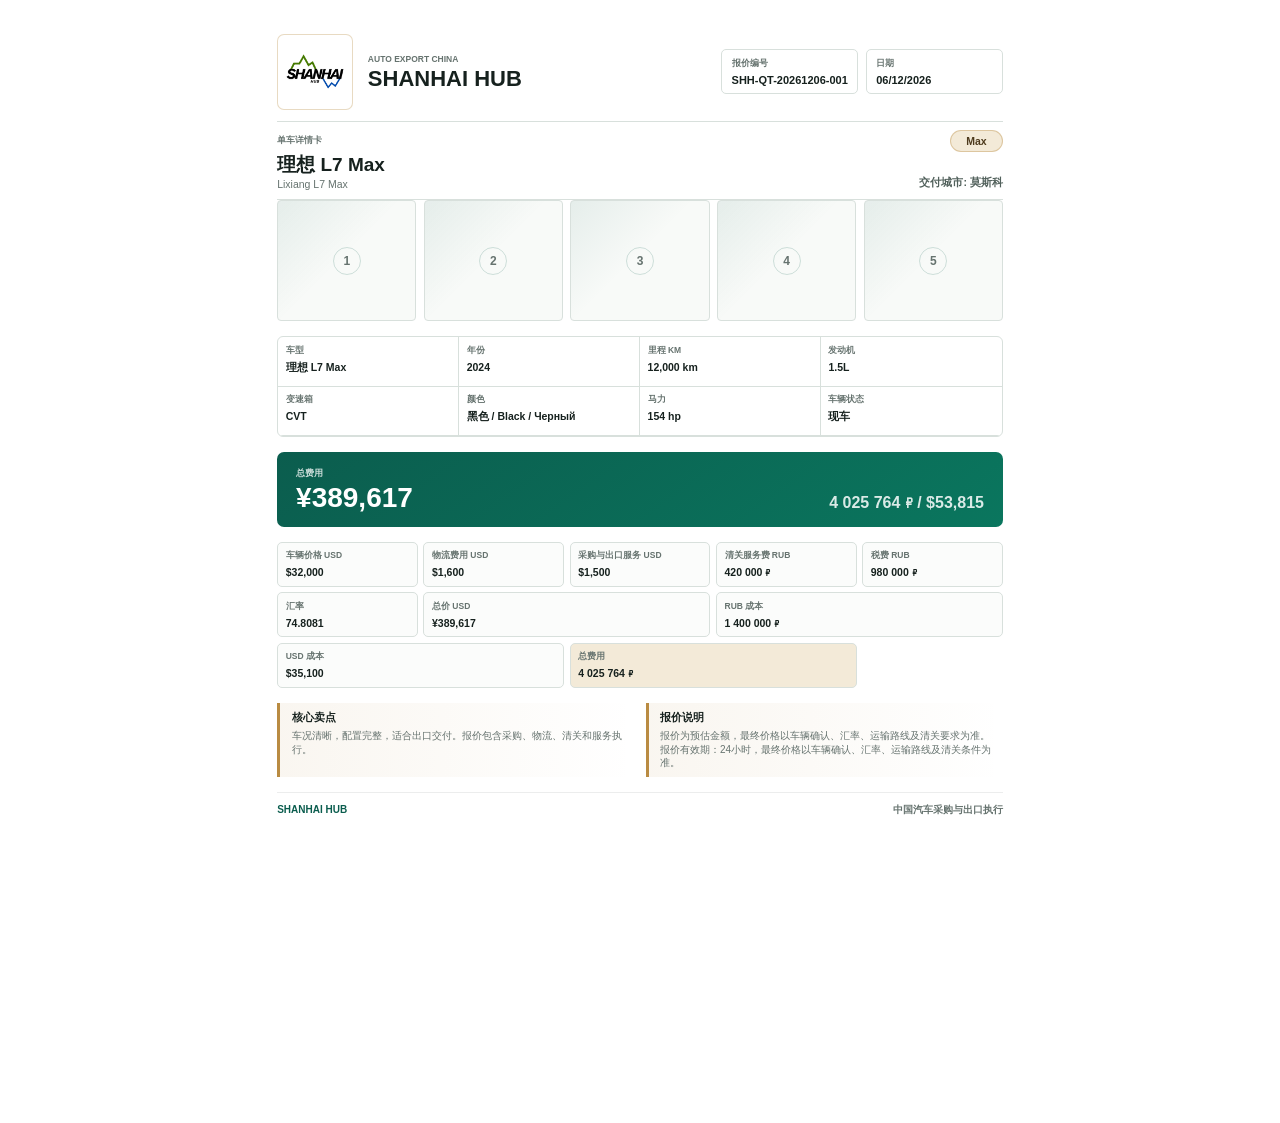
==== customer-quote-pdf.html @ 308b679b "Finalize quote system branding and live exchange rates" ====
﻿<!doctype html>
<html lang="zh-CN">
  <head>
    <meta charset="utf-8" />
    <meta name="viewport" content="width=device-width, initial-scale=1" />
    <title>SHANHAI HUB PDF Quotation</title>
    <link rel="stylesheet" href="styles.css" />
  </head>
  <body class="customer-print-page pdf-output-page">
    <main class="pdf-sheet">
      <section class="pdf-header">
        <div class="pdf-brand">
          <div class="logo-symbol pdf-logo">
            <img id="logoImage" class="logo-image" alt="SHANHAI HUB logo" hidden />
            <span class="logo-route"></span>
            <strong id="logoInitials">SH</strong>
          </div>
          <div>
            <span id="logoTagline">Auto Export China</span>
            <h1 id="logoName">SHANHAI HUB</h1>
          </div>
        </div>
        <div class="pdf-meta">
          <div>
            <span data-i18n="quoteRefLabel">鎶ヤ环缂栧彿</span>
            <strong id="quoteNumber">SHH-QT-000000-001</strong>
          </div>
          <div>
            <span data-i18n="dateLabel">鏃ユ湡</span>
            <strong id="quoteDate">--</strong>
          </div>
        </div>
      </section>

      <section class="pdf-title">
        <span data-i18n="singleVehicleTitle">鍗曡溅璇︽儏鍗</span>
        <h2 id="previewModelZh">理想 L7 Max</h2>
        <p id="previewModelRu">Lixiang L7 Max</p>
        <strong id="previewTrim">Max</strong>
        <p id="previewDestination">浜や粯鍩庡競: Moscow</p>
      </section>

      <section class="pdf-image-block">
        <div class="main-vehicle-image">
          <img id="mainVehicleImageImg" alt="Vehicle preview" hidden />
          <div class="image-placeholder" id="imagePlaceholder">
            <strong>SHANHAI HUB</strong>
            <span data-i18n="imagePlaceholderText">鏆傛棤杞﹁締鍥剧墖</span>
          </div>
        </div>
        <div class="quote-image-grid" id="quoteImageGrid" aria-label="Vehicle image gallery"></div>
        <div class="thumbnail-strip" id="thumbnailStrip" hidden></div>
      </section>

      <section class="pdf-spec-card">
        <div><span data-i18n="modelLabel">杞﹀瀷</span><strong id="specModel">理想 L7 Max</strong></div>
        <div><span data-i18n="yearLabel">骞翠唤</span><strong id="specYear">2024</strong></div>
        <div><span data-i18n="mileageLabel">閲岀▼ km</span><strong id="specMileage">12,000 km</strong></div>
        <div><span data-i18n="engineLabel">鍙戝姩鏈</span><strong id="specEngine">1.5L</strong></div>
        <div><span data-i18n="transmissionLabel">鍙橀€熺</span><strong id="specTransmission">CVT</strong></div>
        <div><span data-i18n="colorLabel">棰滆壊</span><strong id="specColor">Black</strong></div>
        <div><span data-i18n="horsepowerLabel">椹姏</span><strong id="specHorsepower">154 hp</strong></div>
        <div><span data-i18n="statusLabel">杞﹁締鐘舵€</span><strong id="specStatus">Available</strong></div>
      </section>

      <section class="pdf-total">
        <span data-i18n="grandTotalLabel">鎬昏垂鐢</span>
        <strong id="totalRub">0 RUB</strong>
        <em id="totalUsdHero">0 USD</em>
      </section>

      <section class="pdf-price-grid">
        <div><span data-i18n="carPriceLabel">杞﹁締浠锋牸 USD</span><strong id="priceCar">0 USD</strong></div>
        <div><span data-i18n="freightLabel">鐗╂祦璐圭敤 USD</span><strong id="priceFreight">0 USD</strong></div>
        <div><span data-i18n="clientProfitLabel">采购与出口服务 USD</span><strong id="priceProfit">0 USD</strong></div>
        <div><span data-i18n="clearanceLabel">娓呭叧璐圭敤 RUB</span><strong id="priceClearance">0 RUB</strong></div>
        <div><span data-i18n="customsDutyLabel">Customs duty RUB</span><strong id="priceCustomsDuty">0 RUB</strong></div>
        <div><span data-i18n="recyclingFeeLabel">Utilization fee RUB</span><strong id="priceRecyclingFee">0 RUB</strong></div>
        <div><span data-i18n="taxLabel">绋庤垂 RUB</span><strong id="priceTax">0 RUB</strong></div>
        <div><span data-i18n="estimatedTaxTotalLabel">Estimated tax total RUB</span><strong id="priceEstimatedTaxTotal">0 RUB</strong></div>
        <div><span data-i18n="rateLabel">姹囩巼</span><strong id="ratePreview">74.8081</strong></div>
        <div class="wide"><span data-i18n="totalUsdLabel">鎬讳环 USD</span><strong id="totalUsd">0 USD</strong></div>
        <div class="wide"><span data-i18n="rubCostsLabel">RUB 鎴愭湰</span><strong id="rubSubtotal">0 RUB</strong></div>
        <div class="wide"><span data-i18n="usdCostsLabel">USD 鎴愭湰</span><strong id="usdSubtotal">0 USD</strong></div>
        <div class="wide strong"><span data-i18n="grandTotalLabel">鎬昏垂鐢</span><strong id="priceGrandTotal">0 RUB</strong></div>
        <div class="wide strong"><span data-i18n="finalLandedCostLabel">Final landed cost RUB</span><strong id="priceFinalLandedCost">0 RUB</strong></div>
      </section>

      <section class="pdf-note">
        <div>
          <strong data-i18n="sellingPointsTitle">鏍稿績鍗栫偣</strong>
          <p id="sellingPointsText">杞﹀喌娓呮櫚锛岄厤缃畬鏁达紝閫傚悎鍑哄彛浜や粯銆傛姤浠峰寘鍚噰璐€佺墿娴併€佹竻鍏冲拰鏈嶅姟鎵ц銆</p>
        </div>
        <div>
          <strong data-i18n="noteTitle">鎶ヤ环璇存槑</strong>
          <p id="noteText">鎶ヤ环涓洪浼伴噾棰濓紝鏈€缁堜环鏍间互杞﹁締纭銆佹眹鐜囥€佽繍杈撹矾绾垮強娓呭叧瑕佹眰涓哄噯銆</p>
          <p id="validityText">报价有效期：24小时，最终价格以车辆确认、汇率、运输路线及清关条件为准。</p>
        </div>
      </section>

      <footer class="pdf-footer">
        <span>SHANHAI HUB</span>
        <strong data-i18n="footerText">涓浗姹借溅閲囪喘涓庡嚭鍙ｆ墽琛</strong>
      </footer>
    </main>

    <div class="pdf-data-fields" aria-hidden="true">
      <input id="model" value="Lixiang L7 Max" />
      <input id="modelZh" value="理想 L7 Max" />
      <input id="modelRu" value="Lixiang L7 Max" />
      <input id="trim" value="Max" />
      <input id="year" value="2024" />
      <input id="mileage" value="12000" />
      <input id="color" value="黑色 / Black / Черный" />
      <input id="engine" value="1.5L" />
      <input id="transmission" value="CVT" />
      <input id="horsepower" value="154 hp" />
      <select id="status"></select>
      <select id="destination">
        <option value="Moscow">Moscow / 莫斯科 / Москва</option>
        <option value="Almaty">Almaty / 阿拉木图 / Алматы</option>
        <option value="Minsk">Minsk / 明斯克 / Минск</option>
      </select>
      <input id="carPriceUsd" value="32000" />
      <input id="freightUsd" value="2600" />
      <input id="clearanceRub" value="420000" />
      <input id="taxRub" value="980000" />
      <select id="taxMode"><option value="manual">manual</option><option value="ruPersonalUse">ruPersonalUse</option></select>
      <input id="vehicleAgeYears" value="2" />
      <input id="engineDisplacementCc" value="1500" />
      <select id="personalUse"><option value="yes">yes</option><option value="no">no</option></select>
      <input id="customsDutyRub" value="0" />
      <input id="recyclingFeeRub" value="0" />
      <input id="estimatedTaxTotalRub" value="0" />
      <input id="finalLandedCostRub" value="0" />
      <input id="profitUsd" value="1500" />
      <input id="exchangeRate" value="74.8081" />
      <input id="sourcePageUrl" value="" />
      <input class="vehicle-image-url" data-image-index="0" />
      <input class="vehicle-image-url" data-image-index="1" />
      <input class="vehicle-image-url" data-image-index="2" />
      <input class="vehicle-image-url" data-image-index="3" />
      <input class="vehicle-image-url" data-image-index="4" />
    </div>

    <span id="miniLogoText" hidden>SH</span>
    <script src="app.js"></script>
  </body>
</html>
---- styles.css ----
:root {
  --ink: #16211e;
  --muted: #66736f;
  --line: #d8e0dc;
  --paper: #f6f3ed;
  --panel: #ffffff;
  --accent: #0b5d4e;
  --accent-dark: #062f2a;
  --accent-mid: #0f7561;
  --gold: #b98b42;
  --gold-soft: #f3ead8;
  --soft: #eef4f1;
  --shadow: 0 24px 70px rgba(17, 28, 25, 0.12);
}

* {
  box-sizing: border-box;
}

body {
  margin: 0;
  color: var(--ink);
  background:
    linear-gradient(180deg, rgba(6, 47, 42, 0.1), transparent 340px),
    var(--paper);
  font-family:
    Inter, "Segoe UI", "Microsoft YaHei", "PingFang SC", Arial, sans-serif;
}

.page-shell {
  width: min(1200px, calc(100% - 36px));
  margin: 0 auto;
  padding: 30px 0 44px;
}

.brand-header {
  display: flex;
  align-items: flex-start;
  justify-content: space-between;
  gap: 30px;
  padding: 8px 0 28px;
}

.brand-identity {
  display: flex;
  align-items: flex-start;
  gap: 22px;
}

.logo-lockup {
  display: grid;
  gap: 11px;
  width: 158px;
  flex: 0 0 auto;
  border: 1px solid rgba(185, 139, 66, 0.42);
  border-radius: 8px;
  padding: 12px;
  background: rgba(255, 255, 255, 0.78);
  box-shadow: 0 16px 40px rgba(17, 28, 25, 0.09);
}

.logo-symbol {
  position: relative;
  display: grid;
  min-height: 74px;
  place-items: center;
  overflow: hidden;
  border-radius: 7px;
  background:
    linear-gradient(135deg, rgba(185, 139, 66, 0.42), transparent 36%),
    linear-gradient(145deg, var(--accent-dark), var(--accent-mid));
  color: #fff;
}

.logo-symbol strong {
  position: relative;
  z-index: 1;
  font-size: 30px;
  letter-spacing: 0;
}

.logo-image {
  position: relative;
  z-index: 2;
  width: 100%;
  height: 100%;
  object-fit: contain;
  padding: 10px;
}

.logo-symbol.has-logo-image {
  background: #fff;
  border: 1px solid rgba(185, 139, 66, 0.32);
}

.logo-symbol.has-logo-image .logo-image {
  padding: 6px;
}

.logo-symbol.has-logo-image .logo-route {
  display: none;
}

.logo-route {
  position: absolute;
  width: 106px;
  height: 42px;
  border: 2px solid rgba(255, 255, 255, 0.34);
  border-left: 0;
  border-bottom: 0;
  transform: rotate(-18deg);
}

.logo-route::after {
  content: "";
  position: absolute;
  right: -4px;
  top: -4px;
  width: 8px;
  height: 8px;
  border-radius: 50%;
  background: var(--gold);
}

.logo-text strong,
.logo-text span {
  display: block;
}

.logo-text strong {
  font-size: 15px;
  line-height: 1.1;
}

.logo-text span {
  margin-top: 4px;
  color: var(--muted);
  font-size: 11px;
  font-weight: 800;
  text-transform: uppercase;
}

.brand-copy-block {
  padding-top: 2px;
}

.eyebrow {
  margin: 0 0 8px;
  color: var(--accent);
  font-size: 13px;
  font-weight: 850;
}

h1,
h2,
h3,
p {
  margin-top: 0;
}

h1 {
  margin-bottom: 12px;
  font-size: clamp(40px, 6vw, 74px);
  line-height: 0.94;
  letter-spacing: 0;
}

.brand-subtitle {
  margin-bottom: 4px;
  color: #39443f;
  font-size: 18px;
  line-height: 1.35;
  font-weight: 650;
}

.header-card {
  width: min(380px, 100%);
  border: 1px solid rgba(185, 139, 66, 0.34);
  border-left: 5px solid var(--gold);
  border-radius: 8px;
  padding: 18px 20px;
  background: rgba(255, 255, 255, 0.82);
  box-shadow: 0 16px 48px rgba(17, 28, 25, 0.08);
}

.language-switcher {
  display: inline-flex;
  gap: 4px;
  margin-bottom: 14px;
  border: 1px solid var(--line);
  border-radius: 6px;
  padding: 3px;
  background: #fff;
}

.language-button {
  min-height: 28px;
  border: 0;
  border-radius: 4px;
  background: transparent;
  color: var(--muted);
  cursor: pointer;
  font: inherit;
  font-size: 12px;
  font-weight: 850;
  padding: 5px 9px;
}

.language-button.active {
  background: var(--accent);
  color: #fff;
}

.quote-actions {
  margin-top: 16px;
}

.action-button {
  width: 100%;
  min-height: 42px;
  border: 0;
  border-radius: 6px;
  background: var(--accent);
  color: #fff;
  cursor: pointer;
  font: inherit;
  font-size: 13px;
  font-weight: 850;
  padding: 10px 14px;
}

.action-button:hover {
  background: var(--accent-dark);
}

.header-card span,
.quote-meta span,
.total-box span,
.summary-grid span,
.contact-grid span,
.contact-name span,
.summary-label {
  display: block;
  color: var(--muted);
  font-size: 11px;
  font-weight: 850;
  letter-spacing: 0;
  text-transform: uppercase;
}

.header-card strong {
  display: block;
  margin-top: 8px;
  font-size: 18px;
  line-height: 1.35;
}

.header-card p {
  margin: 8px 0 0;
  color: var(--muted);
  font-size: 14px;
  line-height: 1.45;
}

.workspace {
  display: grid;
  grid-template-columns: minmax(0, 1.25fr) minmax(380px, 0.75fr);
  gap: 28px;
  align-items: start;
}

.calculator-panel,
.quote-card {
  border: 1px solid rgba(23, 32, 29, 0.09);
  border-radius: 8px;
  background: rgba(255, 255, 255, 0.96);
  box-shadow: var(--shadow);
}

.calculator-panel {
  padding: 31px;
}

.section-title {
  display: flex;
  align-items: flex-start;
  gap: 13px;
  margin: 4px 0 20px;
}

.section-title + .form-grid {
  margin-bottom: 30px;
}

.section-title span {
  display: grid;
  width: 34px;
  height: 34px;
  place-items: center;
  flex: 0 0 auto;
  border-radius: 50%;
  background: var(--accent);
  color: #fff;
  font-size: 13px;
  font-weight: 850;
}

.section-title h2 {
  margin: 0 0 4px;
  font-size: 18px;
}

.section-title p {
  margin: 0;
  color: var(--muted);
  font-size: 13px;
  line-height: 1.5;
}

.form-grid {
  display: grid;
  grid-template-columns: repeat(2, minmax(0, 1fr));
  gap: 18px;
}

.image-editor {
  display: grid;
  gap: 16px;
  margin-bottom: 30px;
}

.image-input-grid {
  display: grid;
  grid-template-columns: minmax(0, 1.25fr) minmax(180px, 0.75fr);
  gap: 14px 18px;
}

.wide-field {
  grid-column: 1 / -1;
}

.auto-model-preview {
  display: grid;
  grid-template-columns: repeat(4, minmax(0, 1fr));
  gap: 10px 14px;
  margin: -12px 0 30px;
  padding: 14px;
  border: 1px solid rgba(8, 108, 88, 0.16);
  border-left: 3px solid var(--accent);
  border-radius: 7px;
  background: linear-gradient(90deg, rgba(8, 108, 88, 0.06), rgba(255, 255, 255, 0.8));
}

.auto-model-preview > strong,
.auto-model-preview > p {
  grid-column: 1 / -1;
}

.auto-model-preview > strong {
  font-size: 13px;
}

.auto-model-preview div {
  display: grid;
  gap: 4px;
}

.auto-model-preview span {
  color: var(--muted);
  font-size: 11px;
  font-weight: 850;
}

.auto-model-preview b {
  font-size: 13px;
}

.auto-model-preview p {
  margin: 0;
  color: var(--muted);
  font-size: 12px;
}

.auto-model-fields {
  display: grid;
  grid-template-columns: repeat(2, minmax(0, 1fr));
  gap: 14px 18px;
  margin: -16px 0 30px;
}

.auto-model-fields[hidden] {
  display: none;
}

label {
  display: grid;
  gap: 8px;
  color: #2f3c37;
  font-size: 13px;
  font-weight: 800;
}

input,
select {
  width: 100%;
  min-height: 47px;
  border: 1px solid var(--line);
  border-radius: 6px;
  background: #fff;
  color: var(--ink);
  font: inherit;
  font-size: 15px;
  font-weight: 650;
  padding: 10px 12px;
  outline: none;
}

input[type="file"] {
  padding: 9px 10px;
}

button {
  font-family: inherit;
}

input:focus,
select:focus {
  border-color: var(--accent);
  box-shadow: 0 0 0 3px rgba(13, 95, 77, 0.13);
}

.quote-card {
  position: sticky;
  top: 22px;
  overflow: hidden;
}

.quote-letterhead {
  display: flex;
  align-items: center;
  gap: 14px;
  padding: 24px 26px 17px;
  background:
    linear-gradient(135deg, rgba(185, 139, 66, 0.18), transparent 42%),
    var(--accent-dark);
  color: #fff;
}

.mini-logo {
  display: grid;
  width: 48px;
  height: 48px;
  place-items: center;
  flex: 0 0 auto;
  border: 1px solid rgba(185, 139, 66, 0.7);
  border-radius: 7px;
  background: rgba(255, 255, 255, 0.08);
  color: #fff;
  font-weight: 900;
}

.mini-logo span {
  font-size: 16px;
}

.quote-letterhead strong {
  display: block;
  font-size: 20px;
  line-height: 1.1;
}

.quote-letterhead span {
  display: block;
  margin-top: 4px;
  color: rgba(255, 255, 255, 0.74);
  font-size: 13px;
}

.quote-meta {
  display: grid;
  grid-template-columns: 1fr 1fr;
  gap: 1px;
  background: rgba(255, 255, 255, 0.2);
}

.quote-meta div {
  padding: 13px 26px;
  background: #0d4b40;
  color: #fff;
}

.quote-meta span {
  color: rgba(255, 255, 255, 0.68);
}

.quote-meta strong {
  display: block;
  margin-top: 4px;
  font-size: 14px;
}

.vehicle-summary {
  padding: 24px 26px 17px;
  text-align: center;
}

.vehicle-summary h2 {
  margin: 8px 0 8px;
  font-size: 30px;
  line-height: 1.15;
}

.vehicle-summary p {
  margin-bottom: 6px;
  color: var(--muted);
  line-height: 1.5;
}

.vehicle-summary strong {
  display: inline-block;
  margin: 2px 0 8px;
  border: 1px solid rgba(185, 139, 66, 0.38);
  border-radius: 999px;
  padding: 5px 12px;
  background: var(--gold-soft);
  color: #4d3a1d;
  font-size: 13px;
}

.spec-card {
  margin: 0 26px 18px;
  border: 1px solid var(--line);
  border-radius: 8px;
  overflow: hidden;
  background: #fff;
}

.spec-grid {
  display: grid;
  grid-template-columns: repeat(2, minmax(0, 1fr));
}

.spec-grid div {
  display: grid;
  gap: 5px;
  min-height: 68px;
  border-right: 1px solid var(--line);
  border-bottom: 1px solid var(--line);
  padding: 12px 14px;
}

.spec-grid div:nth-child(2n) {
  border-right: 0;
}

.spec-grid span,
.price-row span,
.selling-points strong,
.price-structure > strong {
  color: var(--muted);
  font-size: 11px;
  font-weight: 850;
  text-transform: uppercase;
}

.spec-grid strong {
  color: var(--ink);
  font-size: 14px;
  line-height: 1.25;
}

.vehicle-image-card {
  margin: 0 26px 18px;
}

.quote-card .vehicle-image-card .main-vehicle-image {
  display: none;
}

.main-vehicle-image {
  display: grid;
  min-height: 220px;
  place-items: center;
  overflow: hidden;
  border: 1px solid var(--line);
  border-radius: 8px;
  background:
    linear-gradient(135deg, rgba(11, 93, 78, 0.08), transparent 42%),
    #f8faf8;
}

.main-vehicle-image img {
  width: 100%;
  height: 100%;
  max-height: 290px;
  object-fit: cover;
}

.image-placeholder {
  display: grid;
  gap: 6px;
  place-items: center;
  color: var(--muted);
  text-align: center;
}

.image-placeholder strong {
  color: var(--accent);
  font-size: 13px;
  letter-spacing: 0;
}

.image-placeholder span {
  font-size: 13px;
}

.thumbnail-strip {
  display: grid;
  grid-template-columns: repeat(4, minmax(0, 1fr));
  gap: 8px;
  margin-top: 9px;
}

.thumbnail-button {
  height: 62px;
  overflow: hidden;
  border: 1px solid var(--line);
  border-radius: 6px;
  background: #fff;
  cursor: pointer;
  padding: 0;
}

.thumbnail-button.active {
  border-color: var(--gold);
  box-shadow: 0 0 0 2px rgba(185, 139, 66, 0.18);
}

.thumbnail-button img {
  width: 100%;
  height: 100%;
  object-fit: cover;
}

.quote-image-grid {
  display: grid;
  grid-template-columns: repeat(5, minmax(0, 1fr));
  gap: 7px;
}

.quote-image-slot {
  display: grid;
  aspect-ratio: 4 / 3;
  min-height: 118px;
  place-items: center;
  overflow: hidden;
  border: 1px solid var(--line);
  border-radius: 7px;
  background:
    linear-gradient(135deg, rgba(11, 93, 78, 0.08), transparent 48%),
    #f8faf8;
}

.quote-image-slot img {
  width: 100%;
  height: 100%;
  object-fit: cover;
}

.quote-image-slot.empty span {
  display: grid;
  width: 28px;
  height: 28px;
  place-items: center;
  border: 1px solid rgba(11, 93, 78, 0.18);
  border-radius: 999px;
  color: var(--muted);
  font-size: 12px;
  font-weight: 850;
}

.selling-points {
  margin: 0 26px 18px;
  border-left: 3px solid var(--accent);
  padding: 12px 0 12px 14px;
  background: linear-gradient(90deg, rgba(11, 93, 78, 0.08), transparent);
}

.selling-points strong {
  display: block;
  margin-bottom: 7px;
}

.selling-points p {
  margin-bottom: 0;
  color: #39443f;
  font-size: 13px;
  line-height: 1.55;
}

.total-box {
  margin: 0 26px 16px;
  border-radius: 8px;
  padding: 20px;
  background: linear-gradient(145deg, var(--accent), #0a765e);
  color: #fff;
}

.currency-switch {
  float: right;
  width: auto;
  min-height: 31px;
  margin-top: -3px;
  border-color: rgba(255, 255, 255, 0.45);
  background: rgba(255, 255, 255, 0.12);
  color: #fff;
  font-size: 12px;
  padding: 4px 8px;
}

.currency-switch option {
  color: var(--ink);
}

.customer-print-page .currency-switch {
  display: none;
}

.total-box span {
  color: rgba(255, 255, 255, 0.78);
}

.total-box strong {
  display: block;
  margin-top: 7px;
  font-size: 34px;
  line-height: 1.12;
}

.total-box em {
  display: block;
  margin-top: 6px;
  color: rgba(255, 255, 255, 0.84);
  font-size: 18px;
  font-style: normal;
  font-weight: 850;
}

.price-structure {
  margin: 0 26px 18px;
  border: 1px solid var(--line);
  border-radius: 8px;
  padding: 14px;
  background: #fff;
}

.price-structure > strong {
  display: block;
  margin-bottom: 10px;
}

.price-row {
  display: flex;
  align-items: center;
  justify-content: space-between;
  gap: 14px;
  border-top: 1px solid var(--line);
  padding: 10px 0;
}

.price-row.total {
  margin-top: 2px;
  border-top: 2px solid rgba(11, 93, 78, 0.22);
}

.price-row b {
  color: var(--ink);
  font-size: 14px;
  text-align: right;
}

.summary-grid {
  display: grid;
  grid-template-columns: repeat(2, minmax(0, 1fr));
  gap: 10px;
  margin: 0 26px 18px;
}

.summary-grid div {
  min-height: 74px;
  border: 1px solid var(--line);
  border-radius: 8px;
  padding: 13px;
  background: #fbfcfb;
}

.summary-grid strong {
  display: block;
  margin-top: 7px;
  font-size: 16px;
  line-height: 1.25;
}

.quote-note {
  margin: 0 26px 20px;
  border-left: 3px solid var(--gold);
  padding: 12px 0 12px 14px;
  background: linear-gradient(90deg, rgba(185, 139, 66, 0.08), transparent);
}

.quote-note strong {
  display: block;
  margin-bottom: 6px;
  font-size: 14px;
}

.quote-note p {
  margin-bottom: 4px;
  color: var(--muted);
  font-size: 12.5px;
  line-height: 1.48;
}

.quote-note p:last-child {
  margin-bottom: 0;
}

.contact-section {
  display: grid;
  grid-template-columns: 122px 1fr;
  gap: 22px;
  align-items: start;
  margin: 0;
  border-top: 1px solid rgba(185, 139, 66, 0.3);
  padding: 22px 26px 24px;
  background: var(--gold-soft);
}

.contact-name {
  border-right: 1px solid rgba(185, 139, 66, 0.34);
  padding-right: 18px;
}

.contact-section h3 {
  margin: 6px 0 0;
  font-size: 24px;
  line-height: 1.1;
}

.contact-grid {
  display: grid;
  grid-template-columns: 92px 1fr;
  gap: 10px 16px;
  align-items: baseline;
}

.contact-grid strong {
  color: #26332f;
  font-size: 14px;
  overflow-wrap: anywhere;
}

.quote-footer {
  display: flex;
  align-items: center;
  justify-content: space-between;
  gap: 14px;
  border-top: 1px solid rgba(23, 32, 29, 0.08);
  padding: 13px 26px 15px;
  background: #fff;
}

.quote-footer span {
  color: var(--accent);
  font-size: 11px;
  font-weight: 900;
}

.quote-footer strong {
  color: var(--muted);
  font-size: 12px;
  font-weight: 750;
  text-align: right;
}

.customer-print-page .page-shell {
  max-width: 1040px;
  padding-top: 26px;
}

.customer-print-page .calculator-panel {
  display: none;
}

.customer-print-page .workspace {
  display: block;
}

.customer-print-page .quote-card {
  position: static;
  max-width: 860px;
  margin: 0 auto;
  overflow: visible;
}

.customer-print-page .header-card {
  width: min(360px, 100%);
}

.customer-print-page .thumbnail-strip {
  display: none;
}

.customer-print-page .vehicle-image-card .main-vehicle-image {
  display: none;
}

.customer-print-page .quote-image-grid {
  display: grid;
}

.customer-print-page .quote-image-slot {
  min-height: 132px;
}

.customer-print-page .brand-header {
  align-items: center;
  border-bottom: 1px solid rgba(23, 32, 29, 0.1);
  margin-bottom: 14px;
  padding-bottom: 14px;
}

.customer-print-page .header-card {
  box-shadow: none;
  border-color: rgba(23, 32, 29, 0.08);
  border-left-color: rgba(185, 139, 66, 0.45);
  background: rgba(255, 255, 255, 0.58);
}

.customer-print-page .header-card span,
.customer-print-page .header-card p {
  color: rgba(102, 115, 111, 0.72);
}

.customer-print-page .header-card strong {
  color: #39443f;
  font-size: 15px;
}

.customer-print-page .language-switcher {
  display: none;
}

.customer-print-page .action-button {
  min-height: 38px;
  background: transparent;
  border: 1px solid var(--accent);
  color: var(--accent);
}

.customer-print-page .action-button:hover {
  background: var(--accent);
  color: #fff;
}

.pdf-output-page {
  background: #fff;
}

.pdf-output-page .pdf-data-fields {
  display: none;
}

.pdf-sheet {
  width: 210mm;
  min-height: 297mm;
  margin: 0 auto;
  padding: 9mm;
  background: #fff;
  color: var(--ink);
}

.pdf-header {
  display: flex;
  align-items: center;
  justify-content: space-between;
  gap: 12mm;
  border-bottom: 1px solid var(--line);
  padding-bottom: 3mm;
}

.pdf-brand {
  display: flex;
  align-items: center;
  gap: 4mm;
}

.pdf-logo {
  width: 20mm;
  min-height: 20mm;
}

.pdf-brand span,
.pdf-meta span,
.pdf-title span,
.pdf-spec-card span,
.pdf-price-grid span,
.pdf-contact span {
  display: block;
  color: var(--muted);
  font-size: 8.5px;
  font-weight: 850;
  text-transform: uppercase;
}

.pdf-brand h1 {
  margin: 1mm 0 0;
  font-size: 22px;
  line-height: 1;
}

.pdf-meta {
  display: grid;
  grid-template-columns: 1fr 1fr;
  gap: 2mm;
  min-width: 70mm;
}

.pdf-meta div {
  border: 1px solid var(--line);
  border-radius: 5px;
  padding: 2mm 2.5mm;
}

.pdf-meta strong {
  display: block;
  margin-top: 1mm;
  font-size: 11px;
}

.pdf-title {
  display: grid;
  grid-template-columns: minmax(0, 1fr) auto;
  align-items: center;
  gap: 0.8mm 7mm;
  border-bottom: 1px solid var(--line);
  padding: 2.2mm 0 2.4mm;
  text-align: left;
}

.pdf-title span {
  grid-column: 1;
}

.pdf-title h2 {
  grid-column: 1;
  margin: 0;
  font-size: 19px;
  line-height: 1.08;
}

.pdf-title p {
  margin: 0;
  color: var(--muted);
  font-size: 10.5px;
}

.pdf-title p:first-of-type {
  grid-column: 1;
}

.pdf-title p:last-of-type {
  grid-column: 2;
  grid-row: 2 / span 2;
  align-self: end;
  color: #52615c;
  font-weight: 750;
  text-align: right;
  white-space: nowrap;
}

.pdf-title > strong {
  grid-column: 2;
  grid-row: 1;
  justify-self: end;
  display: inline-block;
  border: 1px solid rgba(185, 139, 66, 0.38);
  border-radius: 999px;
  padding: 1mm 4mm;
  background: var(--gold-soft);
  color: #4d3a1d;
  font-size: 10.5px;
}

.pdf-image-block {
  margin-bottom: 4mm;
}

.pdf-image-block .main-vehicle-image {
  min-height: 48mm;
  max-height: 54mm;
}

.pdf-image-block .main-vehicle-image img {
  max-height: 54mm;
}

.pdf-output-page .pdf-image-block .main-vehicle-image {
  display: none;
}

.pdf-output-page .quote-image-grid {
  display: grid;
  grid-template-columns: repeat(5, minmax(0, 1fr));
  gap: 2mm;
}

.pdf-output-page .quote-image-slot {
  aspect-ratio: auto;
  height: 32mm;
  min-height: 32mm;
  border-radius: 4px;
}

.pdf-output-page .quote-image-slot img {
  height: 32mm;
}

.pdf-spec-card {
  display: grid;
  grid-template-columns: repeat(4, minmax(0, 1fr));
  overflow: hidden;
  border: 1px solid var(--line);
  border-radius: 6px;
  margin-bottom: 4mm;
}

.pdf-spec-card div {
  min-height: 13mm;
  border-right: 1px solid var(--line);
  border-bottom: 1px solid var(--line);
  padding: 2mm;
}

.pdf-spec-card div:nth-child(4n) {
  border-right: 0;
}

.pdf-spec-card strong {
  display: block;
  margin-top: 1mm;
  font-size: 10.5px;
  line-height: 1.2;
}

.pdf-total {
  display: grid;
  grid-template-columns: 1fr auto;
  gap: 1mm 8mm;
  border-radius: 7px;
  margin-bottom: 4mm;
  padding: 4mm 5mm;
  background: linear-gradient(145deg, var(--accent), #0a765e);
  color: #fff;
}

.pdf-total span {
  grid-column: 1 / -1;
  color: rgba(255, 255, 255, 0.78);
  font-size: 9px;
  font-weight: 850;
  text-transform: uppercase;
}

.pdf-total strong {
  font-size: 28px;
  line-height: 1;
}

.pdf-total em {
  align-self: end;
  color: rgba(255, 255, 255, 0.85);
  font-size: 16px;
  font-style: normal;
  font-weight: 850;
}

.pdf-price-grid {
  display: grid;
  grid-template-columns: repeat(5, minmax(0, 1fr));
  gap: 1.5mm;
  margin-bottom: 4mm;
}

.pdf-price-grid div {
  border: 1px solid var(--line);
  border-radius: 5px;
  padding: 2mm;
  background: #fbfcfb;
}

.pdf-price-grid .wide {
  grid-column: span 2;
}

.pdf-price-grid .strong {
  background: var(--gold-soft);
}

.pdf-price-grid strong {
  display: block;
  margin-top: 1mm;
  font-size: 10.5px;
}

.pdf-note {
  display: grid;
  grid-template-columns: 1fr 1fr;
  gap: 3mm;
  margin-bottom: 4mm;
}

.pdf-note div {
  border-left: 3px solid var(--gold);
  padding: 2mm 0 2mm 3mm;
  background: linear-gradient(90deg, rgba(185, 139, 66, 0.08), transparent);
}

.pdf-note strong {
  display: block;
  margin-bottom: 1mm;
  font-size: 11px;
}

.pdf-note p {
  margin: 0;
  color: var(--muted);
  font-size: 10px;
  line-height: 1.35;
}

.pdf-contact {
  display: grid;
  grid-template-columns: 32mm repeat(3, 1fr);
  gap: 2mm;
  border-top: 1px solid rgba(185, 139, 66, 0.3);
  padding: 3mm 0;
}

.pdf-contact div {
  border-right: 1px solid rgba(185, 139, 66, 0.24);
  padding-right: 2mm;
}

.pdf-contact div:last-child {
  border-right: 0;
}

.pdf-contact strong {
  display: block;
  margin-top: 1mm;
  font-size: 11px;
}

.pdf-footer {
  display: flex;
  align-items: center;
  justify-content: space-between;
  border-top: 1px solid rgba(23, 32, 29, 0.08);
  padding-top: 2.5mm;
}

.pdf-footer span {
  color: var(--accent);
  font-size: 10px;
  font-weight: 900;
}

.pdf-footer strong {
  color: var(--muted);
  font-size: 10px;
}

.customer-print-page .quote-letterhead {
  border-radius: 8px 8px 0 0;
}

.customer-print-page .quote-meta {
  border-bottom: 1px solid rgba(255, 255, 255, 0.18);
}

.customer-print-page .vehicle-summary {
  display: grid;
  grid-template-columns: minmax(0, 1fr) auto;
  align-items: center;
  gap: 4px 24px;
  border-bottom: 1px solid var(--line);
  padding-top: 16px;
  padding-bottom: 14px;
  text-align: left;
}

.customer-print-page .vehicle-summary h2 {
  grid-column: 1;
  font-size: 28px;
  margin: 0;
}

.customer-print-page .vehicle-summary p {
  font-size: 15px;
  margin: 0;
}

.customer-print-page .vehicle-summary .summary-label,
.customer-print-page .vehicle-summary p:first-of-type {
  grid-column: 1;
}

.customer-print-page .vehicle-summary strong {
  grid-column: 2;
  grid-row: 1 / span 2;
  justify-self: end;
  margin: 0;
}

.customer-print-page .vehicle-summary p:last-of-type {
  grid-column: 2;
  grid-row: 3;
  justify-self: end;
  text-align: right;
  white-space: nowrap;
}

.customer-print-page .spec-card,
.customer-print-page .vehicle-image-card,
.customer-print-page .selling-points,
.customer-print-page .total-box,
.customer-print-page .price-structure,
.customer-print-page .summary-grid,
.customer-print-page .quote-note {
  margin-left: 32px;
  margin-right: 32px;
}

.customer-print-page .main-vehicle-image {
  min-height: 320px;
}

.customer-print-page .main-vehicle-image img {
  max-height: 360px;
}

.customer-print-page .total-box {
  display: grid;
  grid-template-columns: 1fr auto;
  align-items: end;
  gap: 12px 20px;
  padding: 24px;
}

.customer-print-page .total-box span {
  grid-column: 1 / -1;
}

.customer-print-page .total-box strong {
  font-size: 38px;
}

.customer-print-page .total-box em {
  font-size: 21px;
  text-align: right;
}

.customer-print-page .price-structure {
  padding: 18px;
}

.customer-print-page .price-row {
  padding: 11px 0;
}

.customer-print-page .contact-section {
  padding: 24px 32px;
}

.customer-print-page .quote-footer {
  padding: 16px 32px;
}

@media (max-width: 920px) {
  .brand-header,
  .workspace {
    display: block;
  }

  .header-card {
    margin-top: 22px;
  }

  .quote-card {
    position: static;
    margin-top: 24px;
  }
}

@media (max-width: 680px) {
  .page-shell {
    width: min(100% - 22px, 1200px);
    padding: 22px 0;
  }

  .brand-identity {
    display: block;
  }

  .logo-lockup {
    margin-bottom: 18px;
  }

  .calculator-panel {
    padding: 21px;
  }

  .form-grid,
  .image-input-grid,
  .summary-grid,
  .contact-section,
  .quote-footer {
    grid-template-columns: 1fr;
  }

  .quote-meta {
    grid-template-columns: 1fr;
  }

  .contact-name {
    border-right: 0;
    border-bottom: 1px solid rgba(185, 139, 66, 0.34);
    padding: 0 0 14px;
  }

  .quote-footer {
    display: grid;
  }

  .quote-footer strong {
    text-align: left;
  }

  .total-box strong {
    font-size: 27px;
  }
}

@media print {
  @page {
    size: A4;
    margin: 5mm;
  }

  html,
  body {
    width: 210mm;
    background: #fff;
    -webkit-print-color-adjust: exact;
    print-color-adjust: exact;
    font-size: 10px;
  }

  .page-shell {
    width: 100%;
    padding: 0;
  }

  .brand-header {
    gap: 12px;
    padding: 0 0 6px;
  }

  .header-card,
  .calculator-panel,
  .image-editor,
  .image-input-grid,
  .vehicle-image-url,
  .vehicle-image-file,
  .thumbnail-strip,
  .thumbnail-button,
  .quote-actions,
  .action-button,
  .language-switcher {
    display: none;
  }

  .currency-switch {
    display: none;
  }

  .logo-lockup,
  .quote-card {
    box-shadow: none;
  }

  .workspace {
    display: block;
  }

  .quote-card {
    width: 100%;
    max-width: none;
    margin: 0 auto;
    border: 1px solid rgba(23, 32, 29, 0.12);
    break-inside: avoid;
  }

  .quote-card {
    position: static;
  }

  input,
  select {
    min-height: 38px;
    border-color: #bfc8c3;
    padding: 7px 9px;
  }

  .section-title {
    margin-bottom: 12px;
  }

  .section-title + .form-grid {
    margin-bottom: 18px;
  }

  .form-grid {
    gap: 12px;
  }

  .quote-letterhead,
  .vehicle-summary,
  .quote-meta div,
  .contact-section,
  .quote-footer {
    padding-left: 12px;
    padding-right: 12px;
  }

  .total-box,
  .summary-grid,
  .quote-note,
  .vehicle-image-card,
  .spec-card,
  .selling-points,
  .price-structure {
    margin-left: 12px;
    margin-right: 12px;
  }

  .main-vehicle-image {
    min-height: 118px;
  }

  .quote-letterhead,
  .quote-meta,
  .vehicle-summary,
  .spec-card,
  .vehicle-image-card,
  .selling-points,
  .total-box,
  .price-structure,
  .summary-grid,
  .quote-note,
  .contact-section,
  .quote-footer {
    break-inside: avoid;
    page-break-inside: avoid;
  }

  .customer-print-page .brand-header {
    display: none;
  }

  .customer-print-page .quote-card {
    width: 200mm;
    max-width: 200mm;
    border-radius: 6px;
  }

  .customer-print-page .vehicle-summary {
    padding-top: 3mm;
    padding-bottom: 1.5mm;
  }

  .customer-print-page .vehicle-summary h2 {
    font-size: 17px;
    margin: 4px 0 2px;
  }

  .customer-print-page .spec-card,
  .customer-print-page .vehicle-image-card,
  .customer-print-page .selling-points,
  .customer-print-page .total-box,
  .customer-print-page .price-structure,
  .customer-print-page .summary-grid,
  .customer-print-page .quote-note {
    margin-left: 3mm;
    margin-right: 3mm;
    margin-bottom: 1.5mm;
  }

  .customer-print-page .main-vehicle-image {
    min-height: 28mm;
    max-height: 36mm;
  }

  .customer-print-page .main-vehicle-image img {
    max-height: 36mm;
  }

  .customer-print-page .quote-image-grid {
    grid-template-columns: repeat(5, minmax(0, 1fr));
    gap: 1.4mm;
  }

  .customer-print-page .quote-image-slot {
    aspect-ratio: auto;
    height: 23mm;
    min-height: 23mm;
  }

  .customer-print-page .total-box {
    display: block;
    padding: 2.6mm 3mm;
  }

  .customer-print-page .total-box strong {
    font-size: 22px;
    margin-top: 3px;
  }

  .customer-print-page .total-box em {
    text-align: left;
    font-size: 14px;
    margin-top: 2px;
  }

  .customer-print-page .quote-letterhead {
    padding-top: 2.4mm;
    padding-bottom: 2.2mm;
  }

  .customer-print-page .quote-meta div {
    padding-top: 1.6mm;
    padding-bottom: 1.6mm;
  }

  .customer-print-page .spec-grid div {
    min-height: 7.2mm;
    padding: 1.1mm 2mm;
    gap: 2px;
  }

  .customer-print-page .selling-points,
  .customer-print-page .quote-note {
    padding-top: 1.5mm;
    padding-bottom: 1.5mm;
  }

  .customer-print-page .price-structure {
    padding: 1.6mm 2.5mm;
  }

  .customer-print-page .price-row {
    padding: 0.9mm 0;
  }

  .customer-print-page .summary-grid {
    gap: 5px;
  }

  .customer-print-page .summary-grid div {
    min-height: 8.5mm;
    padding: 1.2mm 2mm;
  }

  .customer-print-page .contact-section {
    padding-top: 1.8mm;
    padding-bottom: 1.8mm;
    gap: 8px;
  }

  .customer-print-page .quote-footer {
    padding-top: 1.5mm;
    padding-bottom: 1.5mm;
  }

  .customer-print-page .logo-lockup {
    width: 34mm;
    padding: 2mm;
    gap: 7px;
  }

  .customer-print-page .logo-symbol {
    min-height: 13mm;
  }

  .customer-print-page h1 {
    font-size: 30px;
    margin-bottom: 5px;
  }

  .customer-print-page .brand-subtitle,
  .customer-print-page .vehicle-summary p,
  .customer-print-page .selling-points p,
  .customer-print-page .quote-note p {
    font-size: 11px;
    line-height: 1.32;
  }

  .customer-print-page .spec-grid strong,
  .customer-print-page .price-row b,
  .customer-print-page .summary-grid strong,
  .customer-print-page .contact-grid strong {
    font-size: 11px;
  }

  .customer-print-page .spec-grid span,
  .customer-print-page .price-row span,
  .customer-print-page .summary-grid span,
  .customer-print-page .contact-grid span,
  .customer-print-page .contact-name span,
  .customer-print-page .summary-label {
    font-size: 8.5px;
  }

  .customer-print-page .contact-section h3 {
    font-size: 18px;
  }

  .customer-print-page .contact-grid {
    gap: 5px 10px;
  }

  .customer-print-page .page-shell {
    width: 200mm;
    max-width: none;
    margin: 0 auto;
    padding: 0;
  }

  .customer-print-page .workspace {
    display: block;
    width: 200mm;
  }

  .customer-print-page .quote-meta,
  .customer-print-page .summary-grid {
    grid-template-columns: repeat(2, minmax(0, 1fr));
  }

  .customer-print-page .contact-section {
    grid-template-columns: 32mm 1fr;
  }

  .pdf-output-page .pdf-sheet {
    width: 200mm;
    min-height: auto;
    margin: 0;
    padding: 5mm;
  }

  .pdf-output-page .pdf-header,
  .pdf-output-page .pdf-title,
  .pdf-output-page .pdf-image-block,
  .pdf-output-page .pdf-spec-card,
  .pdf-output-page .pdf-total,
  .pdf-output-page .pdf-price-grid,
  .pdf-output-page .pdf-note,
  .pdf-output-page .pdf-contact {
    break-inside: avoid;
    page-break-inside: avoid;
  }

  .pdf-output-page .pdf-footer {
    position: fixed;
    left: 5mm;
    right: 5mm;
    bottom: 5mm;
    padding-top: 1.5mm;
    padding-bottom: 0;
    background: #fff;
    break-inside: auto;
    page-break-inside: auto;
    page-break-before: auto;
    page-break-after: auto;
  }

  .pdf-output-page .pdf-image-block .main-vehicle-image {
    display: none;
  }

  .pdf-output-page .quote-image-grid {
    display: grid;
    grid-template-columns: repeat(5, minmax(0, 1fr));
    gap: 2mm;
  }

  .pdf-output-page .quote-image-slot {
    height: 31mm;
    min-height: 31mm;
  }

  .pdf-output-page .quote-image-slot img {
    height: 31mm;
  }

  .customer-print-page .quote-letterhead,
  .customer-print-page .quote-meta,
  .customer-print-page .vehicle-summary,
  .customer-print-page .spec-card,
  .customer-print-page .vehicle-image-card,
  .customer-print-page .selling-points,
  .customer-print-page .total-box,
  .customer-print-page .price-structure,
  .customer-print-page .summary-grid,
  .customer-print-page .quote-note {
    page-break-before: auto;
    page-break-after: auto;
  }

  .customer-print-page .contact-section,
  .customer-print-page .quote-footer {
    break-inside: auto;
    page-break-inside: auto;
    page-break-before: auto;
    page-break-after: auto;
  }
}
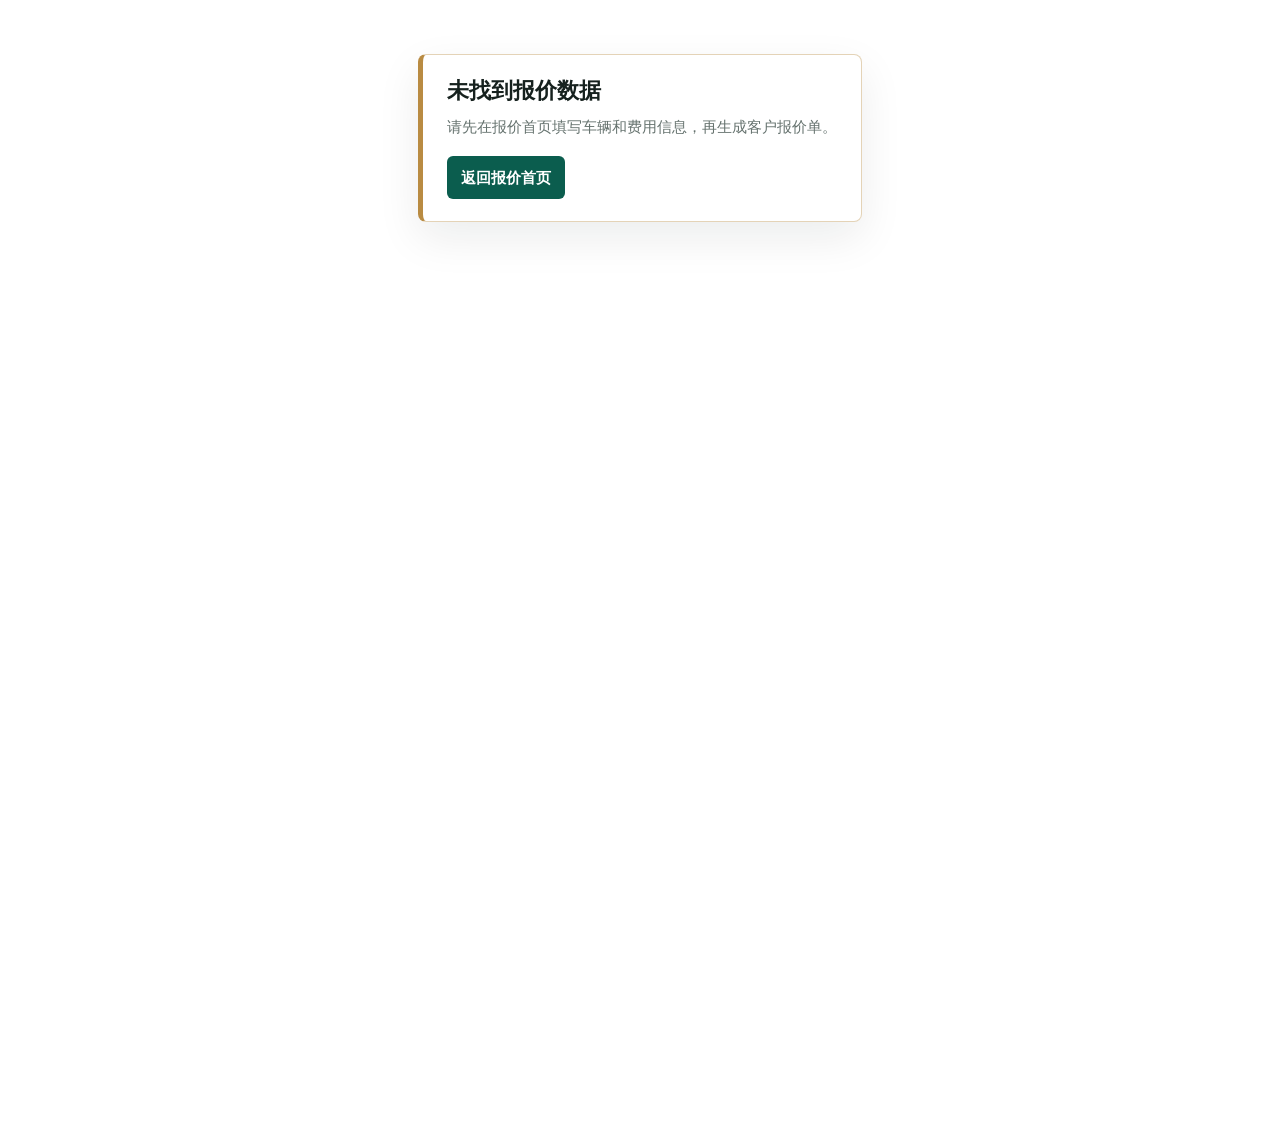
==== commit 403875bd: "Polish quote pages and CNY exchange rates" ====
--- a/customer-quote-pdf.html
+++ b/customer-quote-pdf.html
@@ -4,7 +4,7 @@
     <meta charset="utf-8" />
     <meta name="viewport" content="width=device-width, initial-scale=1" />
     <title>SHANHAI HUB PDF Quotation</title>
-    <link rel="stylesheet" href="styles.css" />
+    <link rel="stylesheet" href="styles.css?v=20260604-noapprox1" />
   </head>
   <body class="customer-print-page pdf-output-page">
     <main class="pdf-sheet">
@@ -22,22 +22,38 @@
         </div>
         <div class="pdf-meta">
           <div>
-            <span data-i18n="quoteRefLabel">鎶ヤ环缂栧彿</span>
+            <span data-i18n="quoteRefLabel">报价编号</span>
             <strong id="quoteNumber">SHH-QT-000000-001</strong>
           </div>
           <div>
-            <span data-i18n="dateLabel">鏃ユ湡</span>
+            <span data-i18n="dateLabel">日期</span>
             <strong id="quoteDate">--</strong>
           </div>
         </div>
       </section>
 
+      <section class="client-readiness-bar pdf-readiness-bar" aria-label="Commercial quotation scope">
+        <div>
+          <span data-i18n="quoteForLabel">适用客户</span>
+          <strong data-i18n="privateCorporateLabel">个人 / 企业客户</strong>
+        </div>
+        <div>
+          <span data-i18n="quoteTermScopeLabel">贸易条款</span>
+          <strong data-i18n="quoteTermScopeText">FOB / CIP / DDP</strong>
+        </div>
+        <div>
+          <span data-i18n="validityShortLabel">有效期</span>
+          <strong data-i18n="validityShortText">24 小时</strong>
+        </div>
+      </section>
+
       <section class="pdf-title">
-        <span data-i18n="singleVehicleTitle">鍗曡溅璇︽儏鍗</span>
+        <span data-i18n="singleVehicleTitle">单车详情卡</span>
+        <span class="quote-type-badge" id="previewVehicleQuoteType">新车报价</span>
         <h2 id="previewModelZh">理想 L7 Max</h2>
         <p id="previewModelRu">Lixiang L7 Max</p>
         <strong id="previewTrim">Max</strong>
-        <p id="previewDestination">浜や粯鍩庡競: Moscow</p>
+        <p id="previewDestination">交付城市: Moscow</p>
       </section>
 
       <section class="pdf-image-block">
@@ -45,7 +61,7 @@
           <img id="mainVehicleImageImg" alt="Vehicle preview" hidden />
           <div class="image-placeholder" id="imagePlaceholder">
             <strong>SHANHAI HUB</strong>
-            <span data-i18n="imagePlaceholderText">鏆傛棤杞﹁締鍥剧墖</span>
+            <span data-i18n="imagePlaceholderText">暂无车辆图片</span>
           </div>
         </div>
         <div class="quote-image-grid" id="quoteImageGrid" aria-label="Vehicle image gallery"></div>
@@ -53,54 +69,119 @@
       </section>
 
       <section class="pdf-spec-card">
-        <div><span data-i18n="modelLabel">杞﹀瀷</span><strong id="specModel">理想 L7 Max</strong></div>
-        <div><span data-i18n="yearLabel">骞翠唤</span><strong id="specYear">2024</strong></div>
-        <div><span data-i18n="mileageLabel">閲岀▼ km</span><strong id="specMileage">12,000 km</strong></div>
-        <div><span data-i18n="engineLabel">鍙戝姩鏈</span><strong id="specEngine">1.5L</strong></div>
-        <div><span data-i18n="transmissionLabel">鍙橀€熺</span><strong id="specTransmission">CVT</strong></div>
-        <div><span data-i18n="colorLabel">棰滆壊</span><strong id="specColor">Black</strong></div>
-        <div><span data-i18n="horsepowerLabel">椹姏</span><strong id="specHorsepower">154 hp</strong></div>
-        <div><span data-i18n="statusLabel">杞﹁締鐘舵€</span><strong id="specStatus">Available</strong></div>
-      </section>
-
-      <section class="pdf-total">
-        <span data-i18n="grandTotalLabel">鎬昏垂鐢</span>
-        <strong id="totalRub">0 RUB</strong>
-        <em id="totalUsdHero">0 USD</em>
-      </section>
-
-      <section class="pdf-price-grid">
-        <div><span data-i18n="carPriceLabel">杞﹁締浠锋牸 USD</span><strong id="priceCar">0 USD</strong></div>
-        <div><span data-i18n="freightLabel">鐗╂祦璐圭敤 USD</span><strong id="priceFreight">0 USD</strong></div>
-        <div><span data-i18n="clientProfitLabel">采购与出口服务 USD</span><strong id="priceProfit">0 USD</strong></div>
-        <div><span data-i18n="clearanceLabel">娓呭叧璐圭敤 RUB</span><strong id="priceClearance">0 RUB</strong></div>
-        <div><span data-i18n="customsDutyLabel">Customs duty RUB</span><strong id="priceCustomsDuty">0 RUB</strong></div>
-        <div><span data-i18n="recyclingFeeLabel">Utilization fee RUB</span><strong id="priceRecyclingFee">0 RUB</strong></div>
-        <div><span data-i18n="taxLabel">绋庤垂 RUB</span><strong id="priceTax">0 RUB</strong></div>
-        <div><span data-i18n="estimatedTaxTotalLabel">Estimated tax total RUB</span><strong id="priceEstimatedTaxTotal">0 RUB</strong></div>
-        <div><span data-i18n="rateLabel">姹囩巼</span><strong id="ratePreview">74.8081</strong></div>
-        <div class="wide"><span data-i18n="totalUsdLabel">鎬讳环 USD</span><strong id="totalUsd">0 USD</strong></div>
-        <div class="wide"><span data-i18n="rubCostsLabel">RUB 鎴愭湰</span><strong id="rubSubtotal">0 RUB</strong></div>
-        <div class="wide"><span data-i18n="usdCostsLabel">USD 鎴愭湰</span><strong id="usdSubtotal">0 USD</strong></div>
-        <div class="wide strong"><span data-i18n="grandTotalLabel">鎬昏垂鐢</span><strong id="priceGrandTotal">0 RUB</strong></div>
-        <div class="wide strong"><span data-i18n="finalLandedCostLabel">Final landed cost RUB</span><strong id="priceFinalLandedCost">0 RUB</strong></div>
+        <div><span data-i18n="modelLabel">车型</span><strong id="specModel">理想 L7 Max</strong></div>
+        <div><span data-i18n="yearLabel">年份</span><strong id="specYear">2024</strong></div>
+        <div><span data-i18n="mileageLabel">里程 km</span><strong id="specMileage">12,000 km</strong></div>
+        <div><span data-i18n="engineLabel">发动机</span><strong id="specEngine">1.5L</strong></div>
+        <div><span data-i18n="transmissionLabel">变速箱</span><strong id="specTransmission">CVT</strong></div>
+        <div><span data-i18n="colorLabel">颜色</span><strong id="specColor">Black</strong></div>
+        <div><span data-i18n="horsepowerLabel">马力</span><strong id="specHorsepower">154 hp</strong></div>
+        <div><span data-i18n="statusLabel">车辆状态</span><strong id="specStatus">Available</strong></div>
+        <div><span data-i18n="emissionStandardLabel">环保标准</span><strong id="specEmissionStandard">China 5</strong></div>
+        <div><span data-i18n="fuelTypeLabel">燃油类型</span><strong id="specFuelType">增程混动</strong></div>
+      </section>
+
+      <section class="condition-summary used-vehicle-only">
+        <strong data-i18n="conditionDescriptionTitle">车况描述</strong>
+        <div class="condition-grade-preview" id="conditionGradePreview" hidden>
+          <span id="conditionGradeBadge">A</span>
+          <div>
+            <b id="conditionGradeTitle">-</b>
+            <em id="conditionGradeText">-</em>
+          </div>
+        </div>
+        <p id="conditionDescriptionPreview">-</p>
+      </section>
+
+      <section class="price-block cip-price-block">
+        <div class="total-box">
+          <span id="primaryPriceLabel" data-i18n="cipPriceLabel">CIP 到达价</span>
+          <strong id="totalRub">0 RUB</strong>
+          <em id="totalUsdHero" hidden></em>
+        </div>
+        <strong class="price-block-title" id="primaryDetailsHeading" data-i18n="cipDetailsTitle">CIP 到达价明细</strong>
+        <div class="price-card-grid">
+          <div><span data-i18n="carPriceLabel">车辆价格 USD</span><strong id="priceCar">0 USD</strong></div>
+          <div><span data-i18n="chinaLogisticsLabel">国内物流费用</span><strong id="priceChinaLogistics">0</strong></div>
+          <div><span data-i18n="exportProcessingLabel">出口手续费</span><strong id="priceExportProcessing">0</strong></div>
+          <div class="freight-cost-row"><span data-i18n="freightLabel">国际物流费用 USD</span><strong id="priceFreight">0 USD</strong></div>
+          <div><span data-i18n="clientProfitLabel">采购与出口服务 USD</span><strong id="priceProfit">0 USD</strong></div>
+          <div class="rate-detail-row"><span data-i18n="rateLabel">汇率</span><strong id="ratePreview">CNY-RUB / CNY-USD</strong><small id="rateMetaPreview" class="rate-meta-preview">手工汇率</small></div>
+          <div class="internal-summary-row"><span data-i18n="usdCostsLabel">USD 成本</span><strong id="usdSubtotal">0 USD</strong></div>
+          <div class="cip-support-row internal-summary-row"><span data-i18n="rubCostsLabel">RUB 成本</span><strong id="rubSubtotal">0 RUB</strong></div>
+          <div class="cip-support-row highlight"><span data-i18n="cipPriceLabel">CIP 到达价</span><strong id="priceCipTotal">0 RUB</strong></div>
+          <div class="cip-support-row highlight"><span id="selectedTotalLabel" data-i18n="selectedTotalLabel">总价</span><strong id="totalUsd">0 USD</strong></div>
+        </div>
+      </section>
+
+      <section class="price-block landed-price-block">
+        <div class="total-box landed-total-content">
+          <span data-i18n="landedPriceLabel">全包落地价</span>
+          <strong id="landedTotalMain">0</strong>
+          <em id="landedTotalSub" hidden></em>
+        </div>
+        <strong class="price-block-title" id="landedDetailsHeading" data-i18n="landedDetailsTitle">全包落地价明细</strong>
+        <div class="price-card-grid">
+          <div class="landed-only-row"><span data-i18n="carPriceLabel">车辆价格 USD</span><strong id="landedPriceCar">0 USD</strong></div>
+          <div class="landed-only-row"><span data-i18n="chinaLogisticsLabel">国内物流费用</span><strong id="landedPriceChinaLogistics">0</strong></div>
+          <div class="landed-only-row"><span data-i18n="exportProcessingLabel">出口手续费</span><strong id="landedPriceExportProcessing">0</strong></div>
+          <div class="landed-only-row"><span data-i18n="freightLabel">国际物流费用 USD</span><strong id="landedPriceFreight">0 USD</strong></div>
+          <div class="landed-only-row"><span data-i18n="clientProfitLabel">采购与出口服务 USD</span><strong id="landedPriceProfit">0 USD</strong></div>
+          <div class="tax-estimate-row"><span data-i18n="clearanceLabel">清关服务费 RUB</span><strong id="priceClearance">0 RUB</strong></div>
+          <div class="landed-only-row"><span data-i18n="customsDutyLabel">进口关税 RUB</span><strong id="priceCustomsDuty">0 RUB</strong></div>
+          <div class="landed-only-row"><span data-i18n="recyclingFeeLabel">回收费 RUB</span><strong id="priceRecyclingFee">0 RUB</strong></div>
+          <div class="landed-only-row"><span data-i18n="taxLabel">税费 RUB</span><strong id="priceTax">0 RUB</strong></div>
+          <div class="tax-estimate-row highlight"><span data-i18n="estimatedTaxTotalLabel">预估税费合计 RUB</span><strong id="priceEstimatedTaxTotal">0 RUB</strong></div>
+          <div class="landed-only-row highlight"><span data-i18n="landedPriceLabel">全包落地价</span><strong id="priceGrandTotal">0 RUB</strong></div>
+          <div class="landed-only-row highlight"><span data-i18n="finalLandedCostLabel">最终落地成本 RUB</span><strong id="priceFinalLandedCost">0 RUB</strong></div>
+        </div>
+      </section>
+
+      <section class="service-scope pdf-service-scope">
+        <div class="section-kicker">
+          <strong data-i18n="serviceScopeTitle">服务范围</strong>
+          <span data-i18n="serviceScopeSubtitle">为个人和企业客户清晰呈现采购与出口执行边界。</span>
+        </div>
+        <div class="scope-grid">
+          <div>
+            <b>01</b>
+            <strong data-i18n="scopeSourcingTitle">车辆确认</strong>
+            <span data-i18n="scopeSourcingText">车型、配置、图片和车况信息确认</span>
+          </div>
+          <div>
+            <b>02</b>
+            <strong data-i18n="scopeExportTitle">出口文件</strong>
+            <span data-i18n="scopeExportText">中国采购、出口手续与交付资料协调</span>
+          </div>
+          <div>
+            <b>03</b>
+            <strong data-i18n="scopeLogisticsTitle">国际物流</strong>
+            <span data-i18n="scopeLogisticsText">按报价条款安排至指定城市的运输方案</span>
+          </div>
+          <div>
+            <b>04</b>
+            <strong data-i18n="scopeClearanceTitle">清关估算</strong>
+            <span data-i18n="scopeClearanceText">按客户类型和目的地提供税费参考</span>
+          </div>
+        </div>
       </section>
 
       <section class="pdf-note">
         <div>
-          <strong data-i18n="sellingPointsTitle">鏍稿績鍗栫偣</strong>
-          <p id="sellingPointsText">杞﹀喌娓呮櫚锛岄厤缃畬鏁达紝閫傚悎鍑哄彛浜や粯銆傛姤浠峰寘鍚噰璐€佺墿娴併€佹竻鍏冲拰鏈嶅姟鎵ц銆</p>
-        </div>
-        <div>
-          <strong data-i18n="noteTitle">鎶ヤ环璇存槑</strong>
-          <p id="noteText">鎶ヤ环涓洪浼伴噾棰濓紝鏈€缁堜环鏍间互杞﹁締纭銆佹眹鐜囥€佽繍杈撹矾绾垮強娓呭叧瑕佹眰涓哄噯銆</p>
+          <strong data-i18n="sellingPointsTitle">核心卖点</strong>
+          <p id="sellingPointsText">车况清晰，配置完整，适合出口交付。报价包含采购、物流、清关和服务执行。</p>
+        </div>
+        <div>
+          <strong data-i18n="noteTitle">报价说明</strong>
+          <p id="noteText">报价为预估金额，最终价格以车辆确认、汇率、运输路线及清关要求为准。</p>
+          <p id="cipTaxNotice" class="cip-tax-notice">温馨提示：当前为 CIP 到达价，关税、清关及落地费用为预估，最终以实际清关结果为准。</p>
           <p id="validityText">报价有效期：24小时，最终价格以车辆确认、汇率、运输路线及清关条件为准。</p>
         </div>
       </section>
 
       <footer class="pdf-footer">
         <span>SHANHAI HUB</span>
-        <strong data-i18n="footerText">涓浗姹借溅閲囪喘涓庡嚭鍙ｆ墽琛</strong>
+        <strong data-i18n="footerText">中国汽车采购与出口执行</strong>
       </footer>
     </main>
 
@@ -108,6 +189,8 @@
       <input id="model" value="Lixiang L7 Max" />
       <input id="modelZh" value="理想 L7 Max" />
       <input id="modelRu" value="Lixiang L7 Max" />
+      <input id="vehicleQuoteType" value="new" />
+      <select id="conditionGrade"></select>
       <input id="trim" value="Max" />
       <input id="year" value="2024" />
       <input id="mileage" value="12000" />
@@ -116,15 +199,19 @@
       <input id="transmission" value="CVT" />
       <input id="horsepower" value="154 hp" />
       <select id="status"></select>
-      <select id="destination">
-        <option value="Moscow">Moscow / 莫斯科 / Москва</option>
-        <option value="Almaty">Almaty / 阿拉木图 / Алматы</option>
-        <option value="Minsk">Minsk / 明斯克 / Минск</option>
-      </select>
-      <input id="carPriceUsd" value="32000" />
-      <input id="freightUsd" value="2600" />
-      <input id="clearanceRub" value="420000" />
-      <input id="taxRub" value="980000" />
+      <input id="destination" value="莫斯科 / Москва" />
+      <input id="emissionStandard" value="China 5" />
+      <input id="fuelType" value="增程混动 / Range extender hybrid" />
+      <textarea id="conditionDescription"></textarea>
+      <input id="carPriceUsd" value="" />
+      <input id="chinaLogisticsUsd" value="" />
+      <input id="exportProcessingUsd" value="" />
+      <input id="freightUsd" value="" />
+      <input id="clearanceRub" value="" />
+      <input id="taxRub" value="" />
+      <input id="includeTaxInTotal" type="checkbox" />
+      <input id="quoteTerm" value="cip" />
+      <input id="quoteCostCurrency" value="CNY" />
       <select id="taxMode"><option value="manual">manual</option><option value="ruPersonalUse">ruPersonalUse</option></select>
       <input id="vehicleAgeYears" value="2" />
       <input id="engineDisplacementCc" value="1500" />
@@ -133,8 +220,10 @@
       <input id="recyclingFeeRub" value="0" />
       <input id="estimatedTaxTotalRub" value="0" />
       <input id="finalLandedCostRub" value="0" />
-      <input id="profitUsd" value="1500" />
-      <input id="exchangeRate" value="74.8081" />
+      <input id="profitUsd" value="" />
+      <input id="exchangeRate" value="10.3326" />
+      <input id="exchangeRateCny" value="0.138122" />
+      <input id="displayCurrency" value="CNY" />
       <input id="sourcePageUrl" value="" />
       <input class="vehicle-image-url" data-image-index="0" />
       <input class="vehicle-image-url" data-image-index="1" />
@@ -144,7 +233,8 @@
     </div>
 
     <span id="miniLogoText" hidden>SH</span>
-    <script src="app.js"></script>
+    <script src="quote-math.js?v=20260604-noapprox1"></script>
+    <script src="app.js?v=20260604-noapprox1"></script>
   </body>
 </html>
 
--- a/styles.css
+++ b/styles.css
@@ -17,6 +17,10 @@
   box-sizing: border-box;
 }
 
+[hidden] {
+  display: none !important;
+}
+
 body {
   margin: 0;
   color: var(--ink);
@@ -25,20 +29,24 @@
     var(--paper);
   font-family:
     Inter, "Segoe UI", "Microsoft YaHei", "PingFang SC", Arial, sans-serif;
+  font-size: 15px;
+  line-height: 1.55;
+  -webkit-font-smoothing: antialiased;
+  text-rendering: optimizeLegibility;
 }
 
 .page-shell {
-  width: min(1200px, calc(100% - 36px));
+  width: min(1320px, calc(100% - 36px));
   margin: 0 auto;
-  padding: 30px 0 44px;
+  padding: 20px 0 38px;
 }
 
 .brand-header {
   display: flex;
   align-items: flex-start;
   justify-content: space-between;
-  gap: 30px;
-  padding: 8px 0 28px;
+  gap: 22px;
+  padding: 4px 0 18px;
 }
 
 .brand-identity {
@@ -49,12 +57,12 @@
 
 .logo-lockup {
   display: grid;
-  gap: 11px;
-  width: 158px;
+  gap: 8px;
+  width: 126px;
   flex: 0 0 auto;
   border: 1px solid rgba(185, 139, 66, 0.42);
   border-radius: 8px;
-  padding: 12px;
+  padding: 10px;
   background: rgba(255, 255, 255, 0.78);
   box-shadow: 0 16px 40px rgba(17, 28, 25, 0.09);
 }
@@ -62,7 +70,7 @@
 .logo-symbol {
   position: relative;
   display: grid;
-  min-height: 74px;
+  min-height: 58px;
   place-items: center;
   overflow: hidden;
   border-radius: 7px;
@@ -75,7 +83,7 @@
 .logo-symbol strong {
   position: relative;
   z-index: 1;
-  font-size: 30px;
+  font-size: 25px;
   letter-spacing: 0;
 }
 
@@ -159,26 +167,26 @@
 }
 
 h1 {
-  margin-bottom: 12px;
-  font-size: clamp(40px, 6vw, 74px);
-  line-height: 0.94;
+  margin-bottom: 8px;
+  font-size: clamp(34px, 4.5vw, 54px);
+  line-height: 1;
   letter-spacing: 0;
 }
 
 .brand-subtitle {
   margin-bottom: 4px;
   color: #39443f;
-  font-size: 18px;
+  font-size: 16px;
   line-height: 1.35;
   font-weight: 650;
 }
 
 .header-card {
-  width: min(380px, 100%);
+  width: min(340px, 100%);
   border: 1px solid rgba(185, 139, 66, 0.34);
   border-left: 5px solid var(--gold);
   border-radius: 8px;
-  padding: 18px 20px;
+  padding: 14px 16px;
   background: rgba(255, 255, 255, 0.82);
   box-shadow: 0 16px 48px rgba(17, 28, 25, 0.08);
 }
@@ -186,7 +194,7 @@
 .language-switcher {
   display: inline-flex;
   gap: 4px;
-  margin-bottom: 14px;
+  margin-bottom: 10px;
   border: 1px solid var(--line);
   border-radius: 6px;
   padding: 3px;
@@ -212,6 +220,8 @@
 }
 
 .quote-actions {
+  display: grid;
+  gap: 9px;
   margin-top: 16px;
 }
 
@@ -233,12 +243,21 @@
   background: var(--accent-dark);
 }
 
+.secondary-action-button {
+  border: 1px solid var(--accent);
+  background: transparent;
+  color: var(--accent);
+}
+
+.secondary-action-button:hover {
+  background: rgba(11, 93, 78, 0.08);
+  color: var(--accent-dark);
+}
+
 .header-card span,
 .quote-meta span,
 .total-box span,
 .summary-grid span,
-.contact-grid span,
-.contact-name span,
 .summary-label {
   display: block;
   color: var(--muted);
@@ -264,8 +283,8 @@
 
 .workspace {
   display: grid;
-  grid-template-columns: minmax(0, 1.25fr) minmax(380px, 0.75fr);
-  gap: 28px;
+  grid-template-columns: minmax(0, 1.18fr) minmax(430px, 0.82fr);
+  gap: 26px;
   align-items: start;
 }
 
@@ -278,18 +297,18 @@
 }
 
 .calculator-panel {
-  padding: 31px;
+  padding: 22px;
 }
 
 .section-title {
   display: flex;
   align-items: flex-start;
   gap: 13px;
-  margin: 4px 0 20px;
+  margin: 2px 0 16px;
 }
 
 .section-title + .form-grid {
-  margin-bottom: 30px;
+  margin-bottom: 24px;
 }
 
 .section-title span {
@@ -308,13 +327,15 @@
 .section-title h2 {
   margin: 0 0 4px;
   font-size: 18px;
+  line-height: 1.22;
+  letter-spacing: 0;
 }
 
 .section-title p {
   margin: 0;
   color: var(--muted);
-  font-size: 13px;
-  line-height: 1.5;
+  font-size: 13.5px;
+  line-height: 1.55;
 }
 
 .form-grid {
@@ -325,8 +346,20 @@
 
 .image-editor {
   display: grid;
-  gap: 16px;
-  margin-bottom: 30px;
+  gap: 12px;
+  margin-bottom: 24px;
+}
+
+.primary-image-grid {
+  align-items: end;
+}
+
+.image-advanced-panel {
+  margin: 0 0 8px;
+}
+
+.image-advanced-panel .advanced-image-grid {
+  padding: 0 14px 14px;
 }
 
 .image-input-grid {
@@ -337,6 +370,545 @@
 
 .wide-field {
   grid-column: 1 / -1;
+}
+
+.cost-grid {
+  grid-template-columns: repeat(6, minmax(0, 1fr));
+  gap: 14px;
+  margin-bottom: 14px;
+}
+
+.cost-grid > label {
+  grid-column: span 3;
+}
+
+.cost-grid > .primary-cost-field {
+  grid-column: span 2;
+}
+
+.cost-grid > .cost-currency-toggle,
+.cost-grid > .quote-term-toggle,
+.cost-grid > .exchange-rate-panel,
+.cost-grid > .customs-tax-panel {
+  grid-column: 1 / -1;
+}
+
+.toggle-field {
+  display: flex;
+  flex-direction: row;
+  align-items: center;
+  gap: 10px;
+  min-height: 48px;
+  padding: 10px 12px;
+  border: 1px solid var(--line);
+  border-radius: 6px;
+  background: #fff;
+}
+
+.button-toggle-field {
+  padding: 0;
+  border: 0;
+  background: transparent;
+}
+
+.quote-term-toggle {
+  display: grid;
+  grid-template-columns: repeat(3, minmax(0, 1fr));
+  gap: 8px;
+  align-self: end;
+  padding: 6px;
+  border: 1px solid rgba(11, 93, 78, 0.22);
+  border-radius: 7px;
+  background: rgba(238, 244, 241, 0.7);
+}
+
+.cost-grid > .quote-term-toggle {
+  margin-top: -4px;
+}
+
+.quote-term-button {
+  min-height: 40px;
+  border: 1px solid transparent;
+  border-radius: 6px;
+  background: #fff;
+  color: var(--accent-dark);
+  cursor: pointer;
+  font: inherit;
+  font-size: 13px;
+  font-weight: 900;
+}
+
+.quote-term-button.active {
+  border-color: var(--accent);
+  background: var(--accent);
+  color: #fff;
+}
+
+.vehicle-type-toggle {
+  display: grid;
+  gap: 8px;
+  margin: -8px 0 22px;
+  padding: 10px;
+  border: 1px solid rgba(0, 105, 87, 0.18);
+  border-radius: 8px;
+  background: rgba(0, 105, 87, 0.04);
+}
+
+.vehicle-type-toggle > span {
+  color: var(--muted);
+  font-size: 12px;
+  font-weight: 850;
+}
+
+.vehicle-type-toggle > div {
+  display: grid;
+  grid-template-columns: repeat(2, minmax(0, 1fr));
+  gap: 8px;
+}
+
+.vehicle-type-button {
+  min-height: 38px;
+  border: 1px solid transparent;
+  border-radius: 6px;
+  background: #fff;
+  color: var(--accent-dark);
+  font: inherit;
+  font-weight: 850;
+  cursor: pointer;
+}
+
+.vehicle-type-button.active {
+  border-color: var(--accent);
+  background: var(--accent);
+  color: #fff;
+}
+
+.vehicle-condition-field {
+  --condition-color: var(--accent);
+  --condition-color-dark: var(--accent-dark);
+  --condition-soft: rgba(0, 105, 87, 0.08);
+  --condition-border: rgba(0, 105, 87, 0.2);
+  display: grid;
+  gap: 12px;
+  margin: 18px 0 8px;
+  padding: 16px;
+  border: 1px solid var(--condition-border);
+  border-left: 4px solid var(--condition-color);
+  border-radius: 8px;
+  background:
+    linear-gradient(135deg, var(--condition-soft), rgba(255, 255, 255, 0.9) 62%),
+    #fff;
+}
+
+.vehicle-condition-field[data-condition-grade="aPlus"],
+.condition-summary[data-condition-grade="aPlus"],
+.condition-grade-preview[data-condition-grade="aPlus"] {
+  --condition-color: #08713a;
+  --condition-color-dark: #064d29;
+  --condition-soft: rgba(8, 113, 58, 0.12);
+  --condition-border: rgba(8, 113, 58, 0.26);
+}
+
+.vehicle-condition-field[data-condition-grade="a"],
+.condition-summary[data-condition-grade="a"],
+.condition-grade-preview[data-condition-grade="a"] {
+  --condition-color: #3d9a58;
+  --condition-color-dark: #24653a;
+  --condition-soft: rgba(61, 154, 88, 0.12);
+  --condition-border: rgba(61, 154, 88, 0.28);
+}
+
+.vehicle-condition-field[data-condition-grade="b"],
+.condition-summary[data-condition-grade="b"],
+.condition-grade-preview[data-condition-grade="b"] {
+  --condition-color: #1f6fb2;
+  --condition-color-dark: #164f80;
+  --condition-soft: rgba(31, 111, 178, 0.12);
+  --condition-border: rgba(31, 111, 178, 0.28);
+}
+
+.vehicle-condition-field[data-condition-grade="c"],
+.condition-summary[data-condition-grade="c"],
+.condition-grade-preview[data-condition-grade="c"] {
+  --condition-color: #e08a12;
+  --condition-color-dark: #a65f07;
+  --condition-soft: rgba(224, 138, 18, 0.14);
+  --condition-border: rgba(224, 138, 18, 0.32);
+}
+
+.vehicle-condition-field[data-condition-grade="d"],
+.condition-summary[data-condition-grade="d"],
+.condition-grade-preview[data-condition-grade="d"] {
+  --condition-color: #d01f2f;
+  --condition-color-dark: #94111d;
+  --condition-soft: rgba(208, 31, 47, 0.12);
+  --condition-border: rgba(208, 31, 47, 0.3);
+}
+
+.vehicle-condition-field > div {
+  display: flex;
+  align-items: baseline;
+  justify-content: space-between;
+  gap: 16px;
+}
+
+.vehicle-condition-field strong {
+  font-size: 13px;
+  font-weight: 900;
+  color: var(--text);
+}
+
+.vehicle-condition-field span {
+  max-width: 62%;
+  color: var(--muted);
+  font-size: 12px;
+  line-height: 1.45;
+  text-align: right;
+}
+
+.vehicle-condition-field textarea {
+  width: 100%;
+  min-height: 84px;
+  resize: vertical;
+  border-color: var(--condition-border);
+  background: rgba(255, 255, 255, 0.72);
+  line-height: 1.6;
+}
+
+.condition-grade-select {
+  display: grid;
+  grid-template-columns: minmax(120px, 0.28fr) minmax(0, 1fr);
+  align-items: center;
+  gap: 12px;
+}
+
+.condition-grade-select span {
+  max-width: none;
+  text-align: left;
+  color: var(--text);
+  font-weight: 850;
+}
+
+.condition-grade-select select {
+  min-height: 40px;
+  border: 1px solid var(--condition-border);
+  border-radius: 7px;
+  background: #fff;
+  color: var(--condition-color-dark);
+  font: inherit;
+  font-weight: 800;
+}
+
+.quote-type-badge {
+  display: inline-flex;
+  width: fit-content;
+  align-items: center;
+  justify-content: center;
+  margin: 0 auto 6px;
+  border: 1px solid rgba(185, 139, 66, 0.44);
+  border-radius: 999px;
+  padding: 7px 15px;
+  background: rgba(185, 139, 66, 0.1);
+  color: #6f4f18;
+  font-size: 14px;
+  font-weight: 950;
+  line-height: 1.1;
+}
+
+.quote-type-badge[data-vehicle-type="new"] {
+  border-color: rgba(0, 105, 87, 0.26);
+  background: rgba(0, 105, 87, 0.1);
+  color: var(--accent-dark);
+}
+
+.quote-type-badge[data-vehicle-type="used"] {
+  border-color: rgba(185, 139, 66, 0.78);
+  background: #f8ead0;
+  color: #57370a;
+}
+
+.condition-summary {
+  --condition-color: var(--accent);
+  --condition-color-dark: var(--accent-dark);
+  --condition-soft: rgba(0, 105, 87, 0.08);
+  --condition-border: rgba(0, 105, 87, 0.16);
+  border-left: 4px solid var(--condition-color);
+  padding: 14px 18px;
+  background: linear-gradient(90deg, var(--condition-soft), rgba(255, 255, 255, 0));
+}
+
+.condition-summary strong {
+  display: block;
+  margin-bottom: 7px;
+  font-size: 12px;
+  font-weight: 900;
+  color: var(--muted);
+  text-transform: uppercase;
+}
+
+.condition-summary p {
+  margin: 0;
+  white-space: pre-line;
+  color: var(--text);
+  line-height: 1.6;
+}
+
+.condition-grade-preview {
+  --condition-color: var(--accent);
+  --condition-color-dark: var(--accent-dark);
+  --condition-soft: rgba(0, 105, 87, 0.08);
+  --condition-border: rgba(0, 105, 87, 0.16);
+  display: grid;
+  grid-template-columns: 48px minmax(0, 1fr);
+  gap: 12px;
+  align-items: center;
+  margin-bottom: 10px;
+  padding: 10px 12px;
+  border: 1px solid var(--condition-border);
+  border-radius: 8px;
+  background: linear-gradient(90deg, var(--condition-soft), rgba(255, 255, 255, 0.86));
+}
+
+.condition-grade-preview > span {
+  display: inline-flex;
+  width: 42px;
+  height: 42px;
+  align-items: center;
+  justify-content: center;
+  border-radius: 8px;
+  background: var(--condition-color);
+  color: #fff;
+  font-size: 20px;
+  font-weight: 950;
+}
+
+.condition-grade-preview b {
+  display: block;
+  margin-bottom: 3px;
+  color: var(--condition-color-dark);
+  font-size: 14px;
+  font-weight: 950;
+}
+
+.condition-grade-preview em {
+  display: block;
+  color: var(--muted);
+  font-style: normal;
+  font-size: 12px;
+  line-height: 1.45;
+}
+
+.cost-currency-toggle {
+  display: grid;
+  gap: 8px;
+  padding: 10px;
+  border: 1px solid rgba(11, 93, 78, 0.18);
+  border-radius: 7px;
+  background: rgba(238, 244, 241, 0.7);
+}
+
+.exchange-rate-panel {
+  display: grid;
+  grid-template-columns: minmax(0, 1fr) minmax(260px, 0.48fr);
+  gap: 12px;
+  align-items: center;
+  padding: 12px 14px;
+  border: 1px solid rgba(11, 93, 78, 0.18);
+  border-radius: 8px;
+  background: linear-gradient(90deg, rgba(11, 93, 78, 0.06), rgba(255, 255, 255, 0.92));
+}
+
+.exchange-rate-panel div {
+  display: grid;
+  gap: 4px;
+}
+
+.exchange-rate-panel .rate-inputs {
+  display: grid;
+  grid-template-columns: repeat(2, minmax(0, 1fr));
+  gap: 10px;
+}
+
+.exchange-rate-panel .rate-inputs label {
+  display: grid;
+  gap: 5px;
+}
+
+.exchange-rate-panel .rate-inputs span {
+  color: var(--muted);
+  font-size: 11px;
+  font-weight: 900;
+  text-transform: uppercase;
+}
+
+.exchange-rate-panel span,
+.customs-tax-panel > strong {
+  color: var(--muted);
+  font-size: 12px;
+  font-weight: 900;
+  text-transform: uppercase;
+}
+
+.exchange-rate-panel strong {
+  color: var(--accent-dark);
+  font-size: 16px;
+  line-height: 1.35;
+}
+
+.rate-meta,
+.rate-meta-preview {
+  display: block;
+  margin-top: 2px;
+  color: var(--muted);
+  font-size: 11px;
+  font-weight: 750;
+  line-height: 1.35;
+  text-transform: none;
+}
+
+.rate-meta-preview {
+  margin-top: 5px;
+}
+
+.exchange-rate-panel input {
+  min-height: 44px;
+}
+
+.customer-print-page .rate-detail-row {
+  display: none;
+}
+
+.customs-tax-panel {
+  display: grid;
+  gap: 12px;
+  margin-top: 2px;
+  padding: 14px;
+  border: 1px solid rgba(185, 139, 66, 0.26);
+  border-radius: 8px;
+  background: rgba(185, 139, 66, 0.07);
+}
+
+.customs-tax-grid {
+  display: grid;
+  grid-template-columns: repeat(2, minmax(0, 1fr));
+  gap: 14px;
+}
+
+.cost-currency-toggle > span {
+  color: #2f3c37;
+  font-size: 13px;
+  font-weight: 900;
+}
+
+.cost-currency-toggle > div {
+  display: grid;
+  grid-template-columns: repeat(3, minmax(0, 1fr));
+  gap: 8px;
+}
+
+.cost-currency-button {
+  min-height: 38px;
+  border: 1px solid transparent;
+  border-radius: 6px;
+  background: #fff;
+  color: var(--accent-dark);
+  cursor: pointer;
+  font: inherit;
+  font-size: 13px;
+  font-weight: 900;
+}
+
+.cost-currency-button.active {
+  border-color: var(--accent);
+  background: var(--accent);
+  color: #fff;
+}
+
+.toggle-field input {
+  width: 18px;
+  min-height: auto;
+  accent-color: var(--accent);
+}
+
+.toggle-field span {
+  font-size: 13px;
+  font-weight: 850;
+  color: #2f3c37;
+}
+
+.landed-mode-button {
+  width: 100%;
+  min-height: 48px;
+  border: 1px solid var(--accent);
+  border-radius: 6px;
+  background: #fff;
+  color: var(--accent);
+  font-size: 14px;
+  font-weight: 900;
+  cursor: pointer;
+}
+
+.landed-mode-button.active {
+  background: var(--accent);
+  color: #fff;
+}
+
+.landed-mode-button:focus {
+  outline: none;
+  box-shadow: 0 0 0 3px rgba(13, 95, 77, 0.13);
+}
+
+.advanced-panel {
+  margin: -8px 0 30px;
+  border: 1px solid rgba(11, 93, 78, 0.16);
+  border-radius: 8px;
+  background: rgba(238, 244, 241, 0.52);
+  overflow: hidden;
+}
+
+.advanced-panel summary {
+  display: flex;
+  align-items: center;
+  justify-content: space-between;
+  gap: 14px;
+  min-height: 54px;
+  padding: 12px 14px;
+  color: var(--accent-dark);
+  font-weight: 900;
+  cursor: pointer;
+  list-style: none;
+}
+
+.advanced-panel summary::-webkit-details-marker {
+  display: none;
+}
+
+.advanced-panel summary::after {
+  content: "+";
+  display: grid;
+  width: 24px;
+  height: 24px;
+  place-items: center;
+  border-radius: 50%;
+  background: #fff;
+  color: var(--accent);
+  font-size: 18px;
+  line-height: 1;
+}
+
+.advanced-panel[open] summary::after {
+  content: "-";
+}
+
+.advanced-panel summary small {
+  color: var(--muted);
+  font-size: 11px;
+  font-weight: 700;
+}
+
+.advanced-grid {
+  padding: 0 14px 14px;
+  gap: 14px;
 }
 
 .auto-model-preview {
@@ -396,8 +968,9 @@
   display: grid;
   gap: 8px;
   color: #2f3c37;
-  font-size: 13px;
-  font-weight: 800;
+  font-size: 13.5px;
+  font-weight: 850;
+  line-height: 1.35;
 }
 
 input,
@@ -409,9 +982,9 @@
   background: #fff;
   color: var(--ink);
   font: inherit;
-  font-size: 15px;
+  font-size: 15.5px;
   font-weight: 650;
-  padding: 10px 12px;
+  padding: 10px 13px;
   outline: none;
 }
 
@@ -432,7 +1005,57 @@
 .quote-card {
   position: sticky;
   top: 22px;
+  display: flex;
+  flex-direction: column;
   overflow: hidden;
+}
+
+.quote-card .quote-letterhead {
+  order: 1;
+}
+
+.quote-card .quote-meta {
+  order: 2;
+}
+
+.quote-card .client-readiness-bar {
+  order: 3;
+}
+
+.quote-card .vehicle-summary {
+  order: 4;
+}
+
+.quote-card .price-block {
+  order: 5;
+}
+
+.quote-card .spec-card {
+  order: 6;
+}
+
+.quote-card .vehicle-image-card {
+  order: 7;
+}
+
+.quote-card .selling-points {
+  order: 8;
+}
+
+.quote-card .condition-summary {
+  order: 9;
+}
+
+.quote-card .service-scope {
+  order: 10;
+}
+
+.quote-card .quote-note {
+  order: 11;
+}
+
+.quote-card .quote-footer {
+  order: 12;
 }
 
 .quote-letterhead {
@@ -499,6 +1122,39 @@
   font-size: 14px;
 }
 
+.client-readiness-bar {
+  display: grid;
+  grid-template-columns: repeat(3, minmax(0, 1fr));
+  gap: 1px;
+  border-top: 1px solid rgba(255, 255, 255, 0.16);
+  background: rgba(255, 255, 255, 0.2);
+}
+
+.client-readiness-bar div {
+  min-width: 0;
+  padding: 13px 18px;
+  background: #f7faf8;
+}
+
+.client-readiness-bar span,
+.scope-grid b {
+  display: block;
+  color: #64736e;
+  font-size: 10.5px;
+  font-weight: 900;
+  line-height: 1.2;
+  text-transform: uppercase;
+}
+
+.client-readiness-bar strong {
+  display: block;
+  margin-top: 5px;
+  color: var(--ink);
+  font-size: 13px;
+  line-height: 1.28;
+  overflow-wrap: anywhere;
+}
+
 .vehicle-summary {
   padding: 24px 26px 17px;
   text-align: center;
@@ -698,10 +1354,77 @@
   line-height: 1.55;
 }
 
+.scope-grid div {
+  min-width: 0;
+  border: 1px solid rgba(11, 93, 78, 0.14);
+  border-radius: 7px;
+  background: #fbfcfb;
+}
+
+.service-scope {
+  margin: 0 26px 20px;
+  border: 1px solid rgba(11, 93, 78, 0.14);
+  border-radius: 8px;
+  padding: 15px;
+  background: linear-gradient(180deg, #ffffff, #f7faf8);
+}
+
+.section-kicker {
+  display: flex;
+  align-items: baseline;
+  justify-content: space-between;
+  gap: 14px;
+  margin-bottom: 12px;
+}
+
+.section-kicker strong {
+  color: var(--accent-dark);
+  font-size: 14px;
+  line-height: 1.25;
+}
+
+.section-kicker span {
+  color: var(--muted);
+  font-size: 12px;
+  line-height: 1.35;
+  text-align: right;
+}
+
+.scope-grid {
+  display: grid;
+  grid-template-columns: repeat(auto-fit, minmax(116px, 1fr));
+  gap: 9px;
+}
+
+.scope-grid div {
+  padding: 12px;
+}
+
+.scope-grid b {
+  color: var(--gold);
+  font-size: 11px;
+}
+
+.scope-grid strong {
+  display: block;
+  margin-top: 8px;
+  color: var(--ink);
+  font-size: 13px;
+  line-height: 1.25;
+}
+
+.scope-grid span {
+  display: block;
+  margin-top: 5px;
+  color: var(--muted);
+  font-size: 11.5px;
+  line-height: 1.38;
+}
+
 .total-box {
   margin: 0 26px 16px;
   border-radius: 8px;
-  padding: 20px;
+  padding: 18px 20px;
   background: linear-gradient(145deg, var(--accent), #0a765e);
   color: #fff;
 }
@@ -722,18 +1445,49 @@
   color: var(--ink);
 }
 
-.customer-print-page .currency-switch {
-  display: none;
+.tool-row {
+  display: grid;
+  align-content: center;
+  gap: 6px;
+  min-height: 74px;
+  padding: 10px;
+  border: 1px solid rgba(11, 93, 78, 0.16);
+  border-radius: 7px;
+  background: rgba(238, 244, 241, 0.7);
+}
+
+.secondary-tool-button {
+  min-height: 38px;
+  border: 1px solid var(--accent);
+  border-radius: 6px;
+  background: #fff;
+  color: var(--accent);
+  font-weight: 850;
+  cursor: pointer;
+}
+
+.secondary-tool-button:hover {
+  background: var(--accent);
+  color: #fff;
+}
+
+.tool-row small {
+  color: var(--muted);
+  font-size: 11px;
+  line-height: 1.35;
 }
 
 .total-box span {
   color: rgba(255, 255, 255, 0.78);
+  font-size: 12px;
+  font-weight: 900;
+  letter-spacing: 0;
 }
 
 .total-box strong {
   display: block;
-  margin-top: 7px;
-  font-size: 34px;
+  margin-top: 8px;
+  font-size: 36px;
   line-height: 1.12;
 }
 
@@ -741,9 +1495,172 @@
   display: block;
   margin-top: 6px;
   color: rgba(255, 255, 255, 0.84);
-  font-size: 18px;
+  font-size: 18.5px;
   font-style: normal;
   font-weight: 850;
+}
+
+.price-block {
+  margin: 0 26px 22px;
+}
+
+.price-block .total-box {
+  margin: 0 0 16px;
+}
+
+.price-block-title {
+  display: block;
+  margin: 0 0 9px;
+  color: var(--accent-dark);
+  font-size: 13.5px;
+  font-weight: 900;
+  letter-spacing: 0;
+}
+
+.price-card-grid {
+  display: grid;
+  grid-template-columns: repeat(4, minmax(0, 1fr));
+  gap: 11px;
+  border: 1px solid var(--line);
+  border-radius: 8px;
+  padding: 15px;
+  background: #fff;
+}
+
+.price-card-grid > div {
+  min-height: 68px;
+  border: 1px solid var(--line);
+  border-radius: 7px;
+  padding: 12px 13px;
+  background: #fbfcfb;
+}
+
+.price-card-grid > div.highlight {
+  background: rgba(185, 139, 66, 0.12);
+}
+
+.price-card-grid > div.internal-summary-row {
+  display: none;
+}
+
+.price-card-grid span {
+  display: block;
+  color: #60706b;
+  font-size: 11px;
+  font-weight: 900;
+  line-height: 1.25;
+  word-break: normal;
+  text-transform: uppercase;
+}
+
+.price-card-grid strong {
+  display: block;
+  margin-top: 8px;
+  color: var(--ink);
+  font-size: 16px;
+  line-height: 1.25;
+  overflow-wrap: anywhere;
+}
+
+.quote-card .price-card-grid {
+  grid-template-columns: repeat(2, minmax(0, 1fr));
+  gap: 8px;
+  padding: 11px;
+}
+
+.quote-card .price-card-grid > div {
+  min-height: 58px;
+  padding: 10px 11px;
+}
+
+.quote-card .price-card-grid span {
+  font-size: 10px;
+  line-height: 1.22;
+}
+
+.quote-card .price-card-grid strong {
+  margin-top: 5px;
+  font-size: 14px;
+  line-height: 1.22;
+}
+
+.quote-card .price-card-grid > div.highlight {
+  border-color: rgba(185, 139, 66, 0.42);
+}
+
+.dual-price-grid {
+  display: grid;
+  grid-template-columns: repeat(2, minmax(0, 1fr));
+  gap: 10px;
+  margin-top: 16px;
+}
+
+.missing-quote-notice {
+  margin: 28px auto;
+  max-width: 760px;
+  border: 1px solid rgba(185, 139, 66, 0.38);
+  border-left: 5px solid var(--gold);
+  border-radius: 8px;
+  padding: 22px 24px;
+  background: #fff;
+  box-shadow: 0 16px 44px rgba(17, 28, 25, 0.08);
+}
+
+.missing-quote-notice strong,
+.missing-quote-notice p,
+.missing-quote-notice a {
+  display: block;
+}
+
+.missing-quote-notice strong {
+  font-size: 22px;
+  line-height: 1.25;
+}
+
+.missing-quote-notice p {
+  margin: 10px 0 18px;
+  color: var(--muted);
+}
+
+.missing-quote-notice a {
+  width: fit-content;
+  border-radius: 6px;
+  background: var(--accent);
+  color: #fff;
+  font-weight: 850;
+  padding: 10px 14px;
+  text-decoration: none;
+}
+
+.missing-quote-data .workspace,
+.missing-quote-data .pdf-sheet > :not(.missing-quote-notice) {
+  display: none !important;
+}
+
+.dual-price-grid > div {
+  padding: 11px 12px;
+  border: 1px solid rgba(255, 255, 255, 0.22);
+  border-radius: 7px;
+  background: rgba(255, 255, 255, 0.08);
+}
+
+.dual-price-grid span {
+  display: block;
+  color: rgba(255, 255, 255, 0.78);
+  font-size: 11px;
+  font-weight: 900;
+  text-transform: uppercase;
+}
+
+.dual-price-grid strong {
+  margin-top: 5px;
+  font-size: 18px;
+}
+
+.dual-price-grid em {
+  margin-top: 3px;
+  font-size: 12px;
+  font-weight: 800;
 }
 
 .price-structure {
@@ -757,6 +1674,25 @@
 .price-structure > strong {
   display: block;
   margin-bottom: 10px;
+}
+
+.price-section {
+  padding-top: 4px;
+}
+
+.price-section + .price-section {
+  margin-top: 16px;
+  padding-top: 16px;
+  border-top: 1px solid var(--line-strong);
+}
+
+.price-section > strong,
+.pdf-price-grid .section-heading span {
+  display: block;
+  color: var(--accent-dark);
+  font-size: 12px;
+  font-weight: 900;
+  text-transform: uppercase;
 }
 
 .price-row {
@@ -825,39 +1761,9 @@
   margin-bottom: 0;
 }
 
-.contact-section {
-  display: grid;
-  grid-template-columns: 122px 1fr;
-  gap: 22px;
-  align-items: start;
-  margin: 0;
-  border-top: 1px solid rgba(185, 139, 66, 0.3);
-  padding: 22px 26px 24px;
-  background: var(--gold-soft);
-}
-
-.contact-name {
-  border-right: 1px solid rgba(185, 139, 66, 0.34);
-  padding-right: 18px;
-}
-
-.contact-section h3 {
-  margin: 6px 0 0;
-  font-size: 24px;
-  line-height: 1.1;
-}
-
-.contact-grid {
-  display: grid;
-  grid-template-columns: 92px 1fr;
-  gap: 10px 16px;
-  align-items: baseline;
-}
-
-.contact-grid strong {
-  color: #26332f;
-  font-size: 14px;
-  overflow-wrap: anywhere;
+.quote-note .cip-tax-notice {
+  color: #6c5420;
+  font-weight: 800;
 }
 
 .quote-footer {
@@ -885,7 +1791,7 @@
 
 .customer-print-page .page-shell {
   max-width: 1040px;
-  padding-top: 26px;
+  padding-top: 18px;
 }
 
 .customer-print-page .calculator-panel {
@@ -901,6 +1807,7 @@
   max-width: 860px;
   margin: 0 auto;
   overflow: visible;
+  box-shadow: 0 18px 60px rgba(17, 28, 25, 0.1);
 }
 
 .customer-print-page .header-card {
@@ -926,8 +1833,8 @@
 .customer-print-page .brand-header {
   align-items: center;
   border-bottom: 1px solid rgba(23, 32, 29, 0.1);
-  margin-bottom: 14px;
-  padding-bottom: 14px;
+  margin-bottom: 12px;
+  padding-bottom: 12px;
 }
 
 .customer-print-page .header-card {
@@ -935,6 +1842,7 @@
   border-color: rgba(23, 32, 29, 0.08);
   border-left-color: rgba(185, 139, 66, 0.45);
   background: rgba(255, 255, 255, 0.58);
+  padding: 12px 14px;
 }
 
 .customer-print-page .header-card span,
@@ -972,12 +1880,54 @@
 }
 
 .pdf-sheet {
+  display: flex;
+  flex-direction: column;
   width: 210mm;
   min-height: 297mm;
   margin: 0 auto;
-  padding: 9mm;
+  padding: 7mm 8mm;
   background: #fff;
   color: var(--ink);
+}
+
+.pdf-sheet .pdf-header {
+  order: 1;
+}
+
+.pdf-sheet .client-readiness-bar {
+  order: 2;
+}
+
+.pdf-sheet .pdf-title {
+  order: 3;
+}
+
+.pdf-sheet .price-block {
+  order: 4;
+}
+
+.pdf-sheet .pdf-spec-card {
+  order: 5;
+}
+
+.pdf-sheet .pdf-image-block {
+  order: 6;
+}
+
+.pdf-sheet .condition-summary {
+  order: 7;
+}
+
+.pdf-sheet .service-scope {
+  order: 8;
+}
+
+.pdf-sheet .pdf-note {
+  order: 9;
+}
+
+.pdf-sheet .pdf-footer {
+  order: 10;
 }
 
 .pdf-header {
@@ -1004,8 +1954,7 @@
 .pdf-meta span,
 .pdf-title span,
 .pdf-spec-card span,
-.pdf-price-grid span,
-.pdf-contact span {
+.pdf-price-grid span {
   display: block;
   color: var(--muted);
   font-size: 8.5px;
@@ -1052,8 +2001,25 @@
   grid-column: 1;
 }
 
+.pdf-title .summary-label,
+.pdf-title > span[data-i18n="singleVehicleTitle"] {
+  grid-column: 1;
+  grid-row: 1;
+}
+
+.pdf-title .quote-type-badge {
+  grid-column: 1;
+  grid-row: 2;
+  justify-self: start;
+  margin: 0.8mm 0 0.5mm;
+  padding: 1.4mm 4mm;
+  font-size: 11px;
+  text-transform: none;
+}
+
 .pdf-title h2 {
   grid-column: 1;
+  grid-row: 3;
   margin: 0;
   font-size: 19px;
   line-height: 1.08;
@@ -1067,6 +2033,7 @@
 
 .pdf-title p:first-of-type {
   grid-column: 1;
+  grid-row: 4;
 }
 
 .pdf-title p:last-of-type {
@@ -1093,7 +2060,7 @@
 }
 
 .pdf-image-block {
-  margin-bottom: 4mm;
+  margin-bottom: 3mm;
 }
 
 .pdf-image-block .main-vehicle-image {
@@ -1109,6 +2076,69 @@
   display: none;
 }
 
+.pdf-output-page .client-readiness-bar,
+.pdf-output-page .service-scope {
+  margin: 0 0 3mm;
+}
+
+.pdf-output-page .client-readiness-bar {
+  border: 1px solid var(--line);
+  border-radius: 5px;
+  overflow: hidden;
+}
+
+.pdf-output-page .client-readiness-bar div {
+  padding: 2.2mm 3mm;
+  background: #f7faf8;
+}
+
+.pdf-output-page .client-readiness-bar span,
+.pdf-output-page .scope-grid b {
+  font-size: 8px;
+}
+
+.pdf-output-page .client-readiness-bar strong {
+  font-size: 9px;
+}
+
+.pdf-output-page .service-scope {
+  border-radius: 5px;
+  padding: 2.2mm;
+}
+
+.pdf-output-page .section-kicker {
+  margin-bottom: 2mm;
+}
+
+.pdf-output-page .section-kicker strong {
+  font-size: 10px;
+}
+
+.pdf-output-page .section-kicker span {
+  font-size: 8.5px;
+}
+
+.pdf-output-page .scope-grid {
+  grid-template-columns: repeat(4, minmax(0, 1fr));
+  gap: 1.8mm;
+}
+
+.pdf-output-page .scope-grid div {
+  border-radius: 4px;
+  padding: 2mm;
+}
+
+.pdf-output-page .scope-grid strong {
+  margin-top: 1.2mm;
+  font-size: 9px;
+}
+
+.pdf-output-page .scope-grid span {
+  margin-top: 1mm;
+  font-size: 8px;
+  line-height: 1.25;
+}
+
 .pdf-output-page .quote-image-grid {
   display: grid;
   grid-template-columns: repeat(5, minmax(0, 1fr));
@@ -1117,13 +2147,13 @@
 
 .pdf-output-page .quote-image-slot {
   aspect-ratio: auto;
-  height: 32mm;
-  min-height: 32mm;
+  height: 20mm;
+  min-height: 20mm;
   border-radius: 4px;
 }
 
 .pdf-output-page .quote-image-slot img {
-  height: 32mm;
+  height: 20mm;
 }
 
 .pdf-spec-card {
@@ -1132,14 +2162,14 @@
   overflow: hidden;
   border: 1px solid var(--line);
   border-radius: 6px;
-  margin-bottom: 4mm;
+  margin-bottom: 3mm;
 }
 
 .pdf-spec-card div {
-  min-height: 13mm;
+  min-height: 10.5mm;
   border-right: 1px solid var(--line);
   border-bottom: 1px solid var(--line);
-  padding: 2mm;
+  padding: 1.7mm 2mm;
 }
 
 .pdf-spec-card div:nth-child(4n) {
@@ -1185,6 +2215,66 @@
   font-weight: 850;
 }
 
+.pdf-output-page .price-block {
+  margin: 0 0 3mm;
+}
+
+.pdf-output-page .price-block .total-box {
+  margin-bottom: 2mm;
+  padding: 3mm 4mm;
+}
+
+.pdf-output-page .price-block .total-box strong {
+  font-size: 22px;
+}
+
+.pdf-output-page .price-block .total-box em {
+  font-size: 12px;
+}
+
+.pdf-output-page .price-block-title {
+  margin-bottom: 1.2mm;
+  font-size: 9px;
+}
+
+.pdf-output-page .price-card-grid {
+  grid-template-columns: repeat(5, minmax(0, 1fr));
+  gap: 1.5mm;
+  padding: 0;
+  border: 0;
+}
+
+.pdf-output-page .price-card-grid > div {
+  min-height: 13mm;
+  padding: 2mm;
+}
+
+.pdf-output-page .price-card-grid span {
+  font-size: 7.5px;
+}
+
+.pdf-output-page .price-card-grid strong {
+  font-size: 10px;
+}
+
+.pdf-total .dual-price-grid {
+  grid-column: 1 / -1;
+  margin-top: 1mm;
+  gap: 2mm;
+}
+
+.pdf-total .dual-price-grid > div {
+  padding: 2mm 3mm;
+}
+
+.pdf-total .dual-price-grid strong {
+  font-size: 13px;
+}
+
+.pdf-total .dual-price-grid em {
+  font-size: 9px;
+}
+
 .pdf-price-grid {
   display: grid;
   grid-template-columns: repeat(5, minmax(0, 1fr));
@@ -1237,29 +2327,6 @@
   color: var(--muted);
   font-size: 10px;
   line-height: 1.35;
-}
-
-.pdf-contact {
-  display: grid;
-  grid-template-columns: 32mm repeat(3, 1fr);
-  gap: 2mm;
-  border-top: 1px solid rgba(185, 139, 66, 0.3);
-  padding: 3mm 0;
-}
-
-.pdf-contact div {
-  border-right: 1px solid rgba(185, 139, 66, 0.24);
-  padding-right: 2mm;
-}
-
-.pdf-contact div:last-child {
-  border-right: 0;
-}
-
-.pdf-contact strong {
-  display: block;
-  margin-top: 1mm;
-  font-size: 11px;
 }
 
 .pdf-footer {
@@ -1289,19 +2356,44 @@
   border-bottom: 1px solid rgba(255, 255, 255, 0.18);
 }
 
+.customer-print-page .client-readiness-bar {
+  grid-template-columns: repeat(3, minmax(0, 1fr));
+  border-bottom: 1px solid var(--line);
+}
+
+.customer-print-page .client-readiness-bar div {
+  padding: 15px 32px;
+}
+
 .customer-print-page .vehicle-summary {
   display: grid;
   grid-template-columns: minmax(0, 1fr) auto;
   align-items: center;
-  gap: 4px 24px;
+  gap: 7px 24px;
   border-bottom: 1px solid var(--line);
   padding-top: 16px;
   padding-bottom: 14px;
   text-align: left;
 }
 
+.customer-print-page .vehicle-summary .summary-label {
+  grid-column: 1;
+  grid-row: 1;
+}
+
+.customer-print-page .vehicle-summary .quote-type-badge {
+  grid-column: 1;
+  grid-row: 2;
+  justify-self: start;
+  margin: 2px 0 3px;
+  padding: 9px 18px;
+  font-size: 16px;
+  box-shadow: 0 8px 22px rgba(93, 64, 17, 0.12);
+}
+
 .customer-print-page .vehicle-summary h2 {
   grid-column: 1;
+  grid-row: 3;
   font-size: 28px;
   margin: 0;
 }
@@ -1314,6 +2406,10 @@
 .customer-print-page .vehicle-summary .summary-label,
 .customer-print-page .vehicle-summary p:first-of-type {
   grid-column: 1;
+}
+
+.customer-print-page .vehicle-summary p:first-of-type {
+  grid-row: 4;
 }
 
 .customer-print-page .vehicle-summary strong {
@@ -1334,6 +2430,7 @@
 .customer-print-page .spec-card,
 .customer-print-page .vehicle-image-card,
 .customer-print-page .selling-points,
+.customer-print-page .service-scope,
 .customer-print-page .total-box,
 .customer-print-page .price-structure,
 .customer-print-page .summary-grid,
@@ -1342,6 +2439,10 @@
   margin-right: 32px;
 }
 
+.customer-print-page .scope-grid {
+  grid-template-columns: repeat(4, minmax(0, 1fr));
+}
+
 .customer-print-page .main-vehicle-image {
   min-height: 320px;
 }
@@ -1355,10 +2456,14 @@
   grid-template-columns: 1fr auto;
   align-items: end;
   gap: 12px 20px;
-  padding: 24px;
+  padding: 22px 24px;
 }
 
 .customer-print-page .total-box span {
+  grid-column: 1 / -1;
+}
+
+.customer-print-page .total-box .dual-price-grid {
   grid-column: 1 / -1;
 }
 
@@ -1377,10 +2482,6 @@
 
 .customer-print-page .price-row {
   padding: 11px 0;
-}
-
-.customer-print-page .contact-section {
-  padding: 24px 32px;
 }
 
 .customer-print-page .quote-footer {
@@ -1422,21 +2523,47 @@
   }
 
   .form-grid,
+  .cost-grid,
+  .customs-tax-grid,
   .image-input-grid,
+  .client-readiness-bar,
+  .scope-grid,
   .summary-grid,
-  .contact-section,
   .quote-footer {
     grid-template-columns: 1fr;
   }
 
+  .cost-grid > label,
+  .cost-grid > .primary-cost-field {
+    grid-column: 1;
+  }
+
+  .exchange-rate-panel {
+    grid-template-columns: 1fr;
+  }
+
+  .vehicle-condition-field > div {
+    display: grid;
+    gap: 4px;
+  }
+
+  .vehicle-condition-field span {
+    max-width: none;
+    text-align: left;
+  }
+
   .quote-meta {
     grid-template-columns: 1fr;
   }
 
-  .contact-name {
-    border-right: 0;
-    border-bottom: 1px solid rgba(185, 139, 66, 0.34);
-    padding: 0 0 14px;
+  .section-kicker {
+    display: block;
+  }
+
+  .section-kicker span {
+    display: block;
+    margin-top: 5px;
+    text-align: left;
   }
 
   .quote-footer {
@@ -1538,7 +2665,6 @@
   .quote-letterhead,
   .vehicle-summary,
   .quote-meta div,
-  .contact-section,
   .quote-footer {
     padding-left: 12px;
     padding-right: 12px;
@@ -1546,6 +2672,8 @@
 
   .total-box,
   .summary-grid,
+  .client-readiness-bar,
+  .service-scope,
   .quote-note,
   .vehicle-image-card,
   .spec-card,
@@ -1561,15 +2689,16 @@
 
   .quote-letterhead,
   .quote-meta,
+  .client-readiness-bar,
   .vehicle-summary,
   .spec-card,
   .vehicle-image-card,
   .selling-points,
+  .service-scope,
   .total-box,
   .price-structure,
   .summary-grid,
   .quote-note,
-  .contact-section,
   .quote-footer {
     break-inside: avoid;
     page-break-inside: avoid;
@@ -1682,12 +2811,6 @@
     padding: 1.2mm 2mm;
   }
 
-  .customer-print-page .contact-section {
-    padding-top: 1.8mm;
-    padding-bottom: 1.8mm;
-    gap: 8px;
-  }
-
   .customer-print-page .quote-footer {
     padding-top: 1.5mm;
     padding-bottom: 1.5mm;
@@ -1718,26 +2841,15 @@
 
   .customer-print-page .spec-grid strong,
   .customer-print-page .price-row b,
-  .customer-print-page .summary-grid strong,
-  .customer-print-page .contact-grid strong {
+  .customer-print-page .summary-grid strong {
     font-size: 11px;
   }
 
   .customer-print-page .spec-grid span,
   .customer-print-page .price-row span,
   .customer-print-page .summary-grid span,
-  .customer-print-page .contact-grid span,
-  .customer-print-page .contact-name span,
   .customer-print-page .summary-label {
     font-size: 8.5px;
-  }
-
-  .customer-print-page .contact-section h3 {
-    font-size: 18px;
-  }
-
-  .customer-print-page .contact-grid {
-    gap: 5px 10px;
   }
 
   .customer-print-page .page-shell {
@@ -1755,10 +2867,6 @@
   .customer-print-page .quote-meta,
   .customer-print-page .summary-grid {
     grid-template-columns: repeat(2, minmax(0, 1fr));
-  }
-
-  .customer-print-page .contact-section {
-    grid-template-columns: 32mm 1fr;
   }
 
   .pdf-output-page .pdf-sheet {
@@ -1774,8 +2882,7 @@
   .pdf-output-page .pdf-spec-card,
   .pdf-output-page .pdf-total,
   .pdf-output-page .pdf-price-grid,
-  .pdf-output-page .pdf-note,
-  .pdf-output-page .pdf-contact {
+  .pdf-output-page .pdf-note {
     break-inside: avoid;
     page-break-inside: avoid;
   }
@@ -1827,7 +2934,6 @@
     page-break-after: auto;
   }
 
-  .customer-print-page .contact-section,
   .customer-print-page .quote-footer {
     break-inside: auto;
     page-break-inside: auto;
